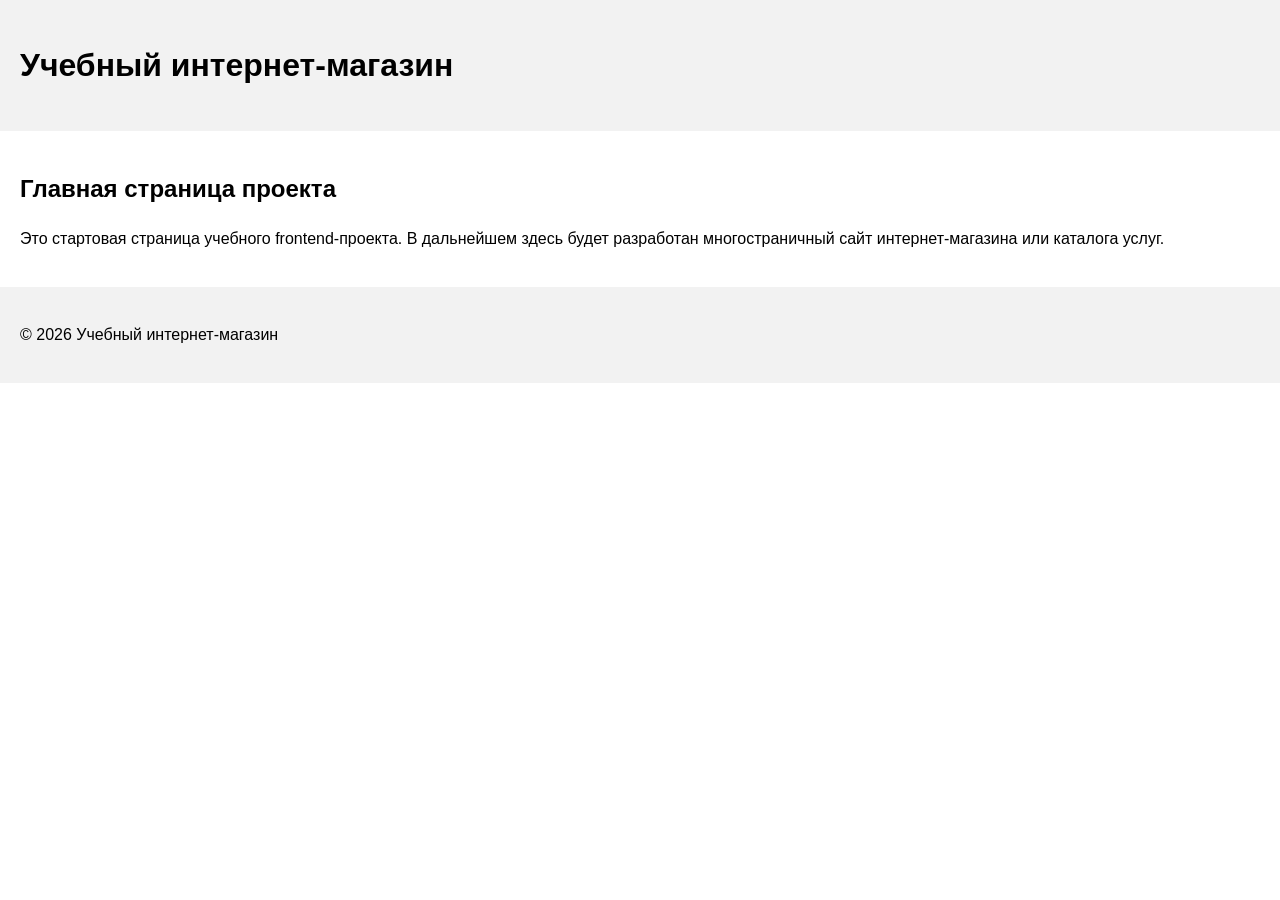
==== index.html @ dbb2555f "feat: initialize frontend project structure" ====
<!DOCTYPE html>
<html lang="ru">
    <meta charset="UTF-8">
    <meta name="viewport" content="width=device-width, initial-scale=1.0">
    <title>Document</title>
    <link rel="stylesheet" href="css/style.css">
</head>
<body>
    <header>
        <h1>Учебный интернет-магазин</h1>
    </header>
    <main>
        <section>
            <h2>Главная страница проекта</h2>
            <p>
                Это стартовая страница учебного frontend-проекта.
                В дальнейшем здесь будет разработан многостраничный сайт
                интернет-магазина или каталога услуг.
            </p>
        </section>
    </main>

    <footer>
        <p>&copy; 2026 Учебный интернет-магазин</p>
    </footer>
</body>
</html>
---- css/style.css ----
body {
    font-family: Arial, sans-serif;
    margin: 0;
    line-height: 1.5;
}

header,
main,
footer {
    padding: 20px;
}

header{
    background-color: #f2f2f2;
}

footer{
    background-color: #f2f2f2;
}
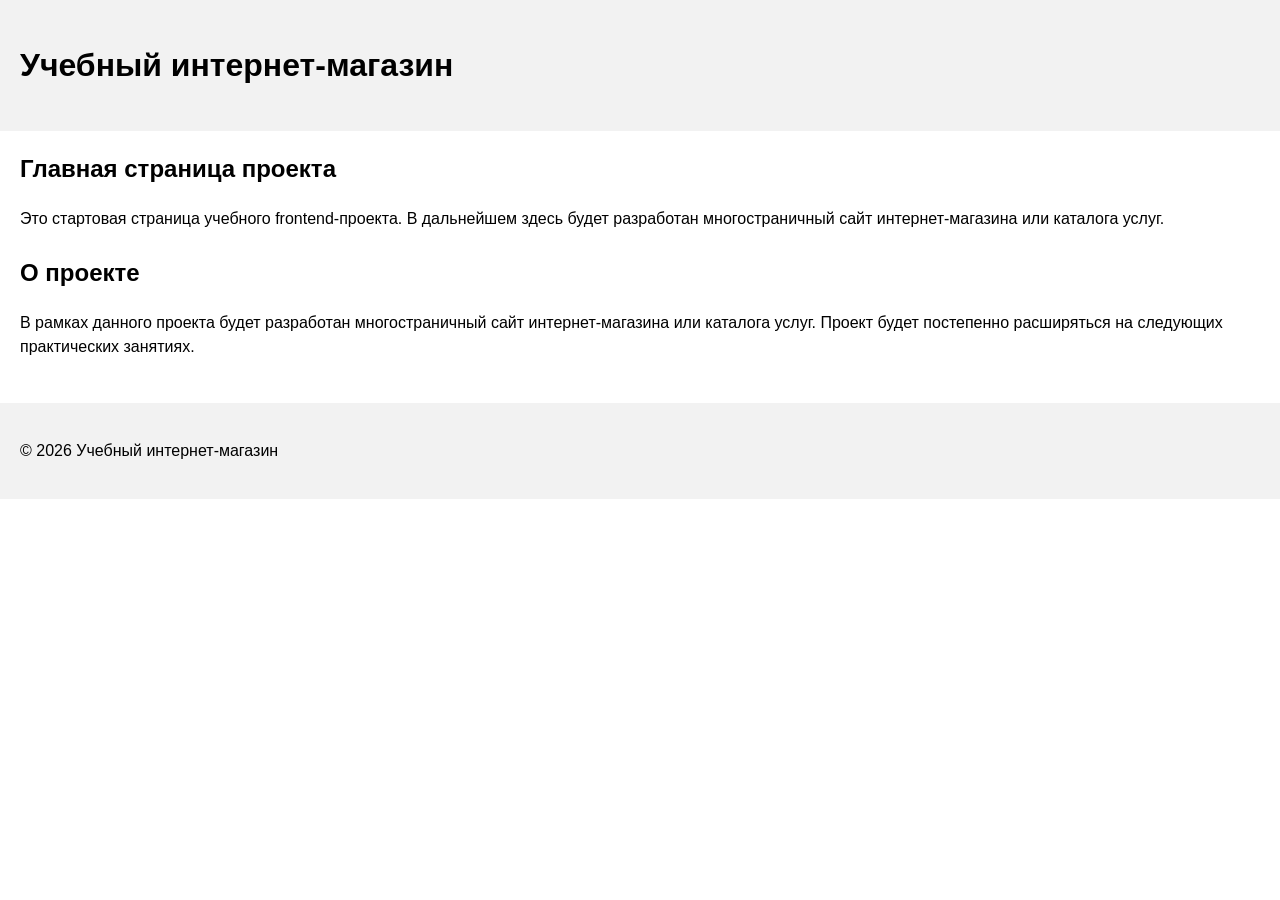
==== commit e8268a36: "feat: add project description section" ====
--- a/index.html
+++ b/index.html
@@ -18,6 +18,14 @@
                 интернет-магазина или каталога услуг.
             </p>
         </section>
+        <section>
+            <h2>О проекте</h2>
+            <p>
+                В рамках данного проекта будет разработан многостраничный сайт
+                интернет-магазина или каталога услуг. Проект будет постепенно
+                расширяться на следующих практических занятиях.
+            </p>
+        </section>
     </main>
 
     <footer>
--- a/css/style.css
+++ b/css/style.css
@@ -16,4 +16,12 @@
 
 footer{
     background-color: #f2f2f2;
+}
+
+section{
+    margin-bottom: 24px;
+}
+
+section h2 {
+    margin-top: 0;
 }
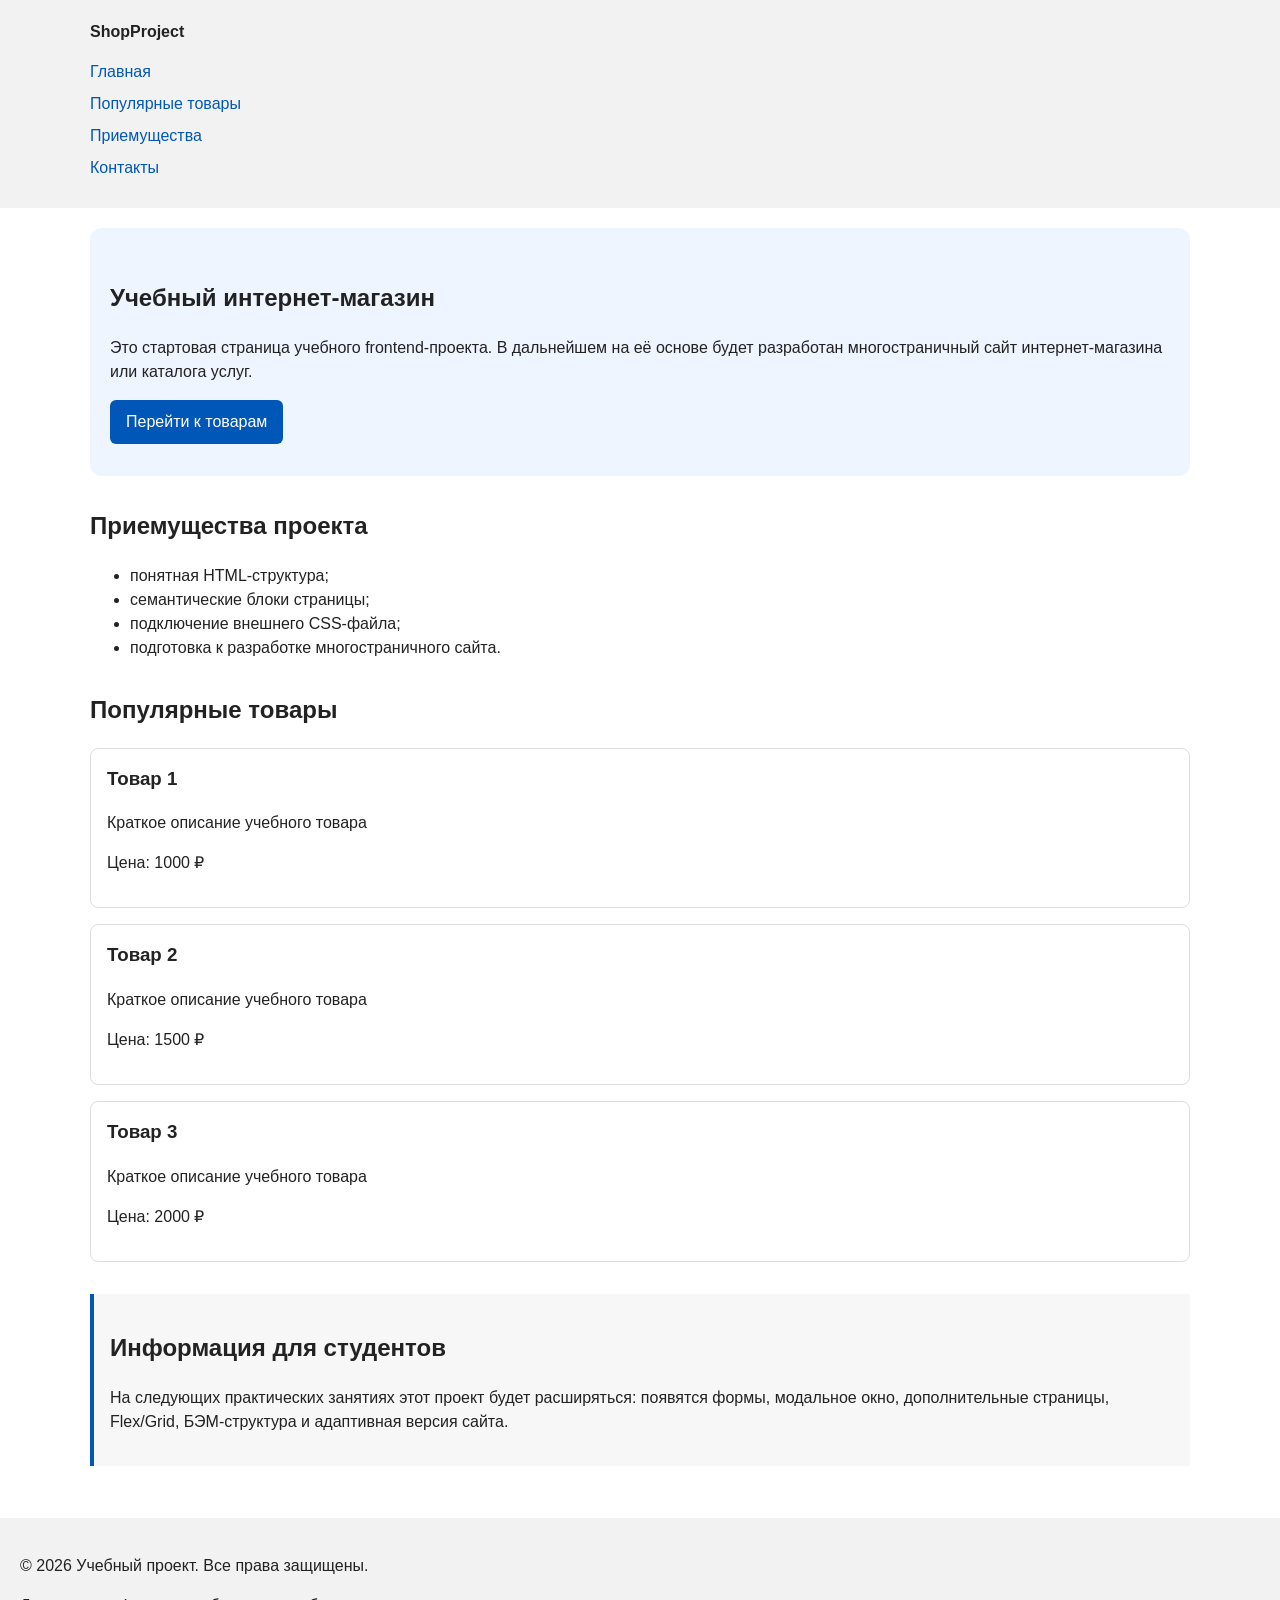
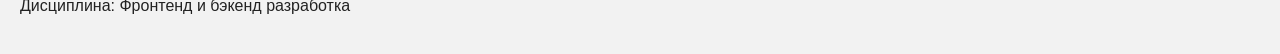
==== commit 54b8c471: "feat: add semantic HTML structure and base CSS styles" ====
--- a/index.html
+++ b/index.html
@@ -7,29 +7,71 @@
 </head>
 <body>
     <header>
-        <h1>Учебный интернет-магазин</h1>
+        <div class="site-header">
+            <a class="site-logo" href="index.html">ShopProject</a>
+            <nav class="site-nav" aria-label="Основная навигация">
+                <ul class="site-nav_list">
+                    <li><a href="index.html">Главная</a></li>
+                    <li><a href="#popular">Популярные товары</a></li>
+                    <li><a href="#advantages">Приемущества</a></li>
+                    <li><a href="#contacts">Контакты</a></li>
+                </ul>
+            </nav>
+        </div> 
     </header>
+
     <main>
-        <section>
-            <h2>Главная страница проекта</h2>
+        <section class="hero">
+            <h1>Учебный интернет-магазин</h1>
             <p>
                 Это стартовая страница учебного frontend-проекта.
-                В дальнейшем здесь будет разработан многостраничный сайт
+                В дальнейшем на её основе будет разработан многостраничный сайт
                 интернет-магазина или каталога услуг.
             </p>
+            <a class="button" href="#popular" >Перейти к товарам</a>
         </section>
-        <section>
-            <h2>О проекте</h2>
-            <p>
-                В рамках данного проекта будет разработан многостраничный сайт
-                интернет-магазина или каталога услуг. Проект будет постепенно
-                расширяться на следующих практических занятиях.
+
+        <section class="section" id="advantages">
+            <h2>Приемущества проекта</h2>
+                <ul>
+                    <li>понятная HTML-структура;</li>
+                    <li>семантические блоки страницы;</li>
+                    <li>подключение внешнего CSS-файла;</li>
+                    <li>подготовка к разработке многостраничного сайта.</li>
+                </ul>
+        </section>
+
+        <section class="section" id="popular">
+            <h2>Популярные товары</h2>
+            <article  class="product-card">
+                <h3>Товар 1</h3>
+                <p>Краткое описание учебного товара</p>
+                <p>Цена: 1000 ₽</p>
+            </article>
+            <article  class="product-card">
+                <h3>Товар 2</h3>
+                <p>Краткое описание учебного товара</p>
+                <p>Цена: 1500 ₽</p>
+            </article>
+            <article  class="product-card">
+                <h3>Товар 3</h3>
+                <p>Краткое описание учебного товара</p>
+                <p>Цена: 2000 ₽</p>
+            </article>
+        </section>
+
+        <aside class="aside-info">
+            <h2>Информация для студентов</h2>
+            <p>На следующих практических занятиях этот проект будет расширяться:
+            появятся формы, модальное окно, дополнительные страницы, Flex/Grid,
+            БЭМ-структура и адаптивная версия сайта.
             </p>
-        </section>
+        </aside>
     </main>
 
-    <footer>
-        <p>&copy; 2026 Учебный интернет-магазин</p>
+    <footer id="contacts">
+        <p>&copy; 2026 Учебный проект. Все права защищены.</p>
+        <p>Дисциплина: Фронтенд и бэкенд разработка</p>   
     </footer>
 </body>
 </html>
--- a/css/style.css
+++ b/css/style.css
@@ -1,7 +1,13 @@
+* {
+  box-sizing: border-box;
+}
+
 body {
     font-family: Arial, sans-serif;
     margin: 0;
     line-height: 1.5;
+    color: #222222;
+    background-color: #ffffff;
 }
 
 header,
@@ -24,4 +30,84 @@
 
 section h2 {
     margin-top: 0;
+}
+
+.site-header{
+    max-width: 1100px;
+    margin: 0 auto;
+}
+
+.site-logo{
+    font-weight: bold;
+    text-decoration: none;
+    color: #222222;
+}
+
+.site-nav_list{
+    padding: 0;
+    margin: 16px 0 0;
+    list-style: none;
+}
+
+.site-nav_list li{
+    margin-bottom: 8px;
+}
+
+.site-nav_list a{
+    text-decoration: none;
+    color: #0057b8;
+}
+
+.site-nav_list a:hover{
+    text-decoration: underline;
+}
+
+.hero{
+    max-width: 1100px;
+    margin: 0 auto 32px;
+    padding: 32px 20px;
+    background-color: #eef5ff;
+    border-radius: 12px;
+}
+
+.section{
+    max-width: 1100px;
+    margin: 0 auto 32px;
+}
+
+.section h2{
+    margin-top: 0;
+}
+
+.product-card{
+    margin-bottom:16px;
+    padding: 16px;
+    border: 1px solid #dddddd;
+    border-radius: 8px;
+    background-color: #ffffff;
+}
+
+.product-card h3{
+    margin-top: 0;
+}
+
+.button{
+    display: inline-block;
+    padding: 10px 16px;
+    background-color: #0057b8;
+    color: #ffffff;
+    text-decoration: none;
+    border-radius: 6px;
+}
+
+.button:hover {
+  background-color: #003f86;
+}
+
+.aside-info{
+    max-width: 1100px;
+    margin: 0 auto 32px;
+    padding: 16px;
+    border-left: 4px solid #0057b8;
+    background-color: #f7f7f7;
 }
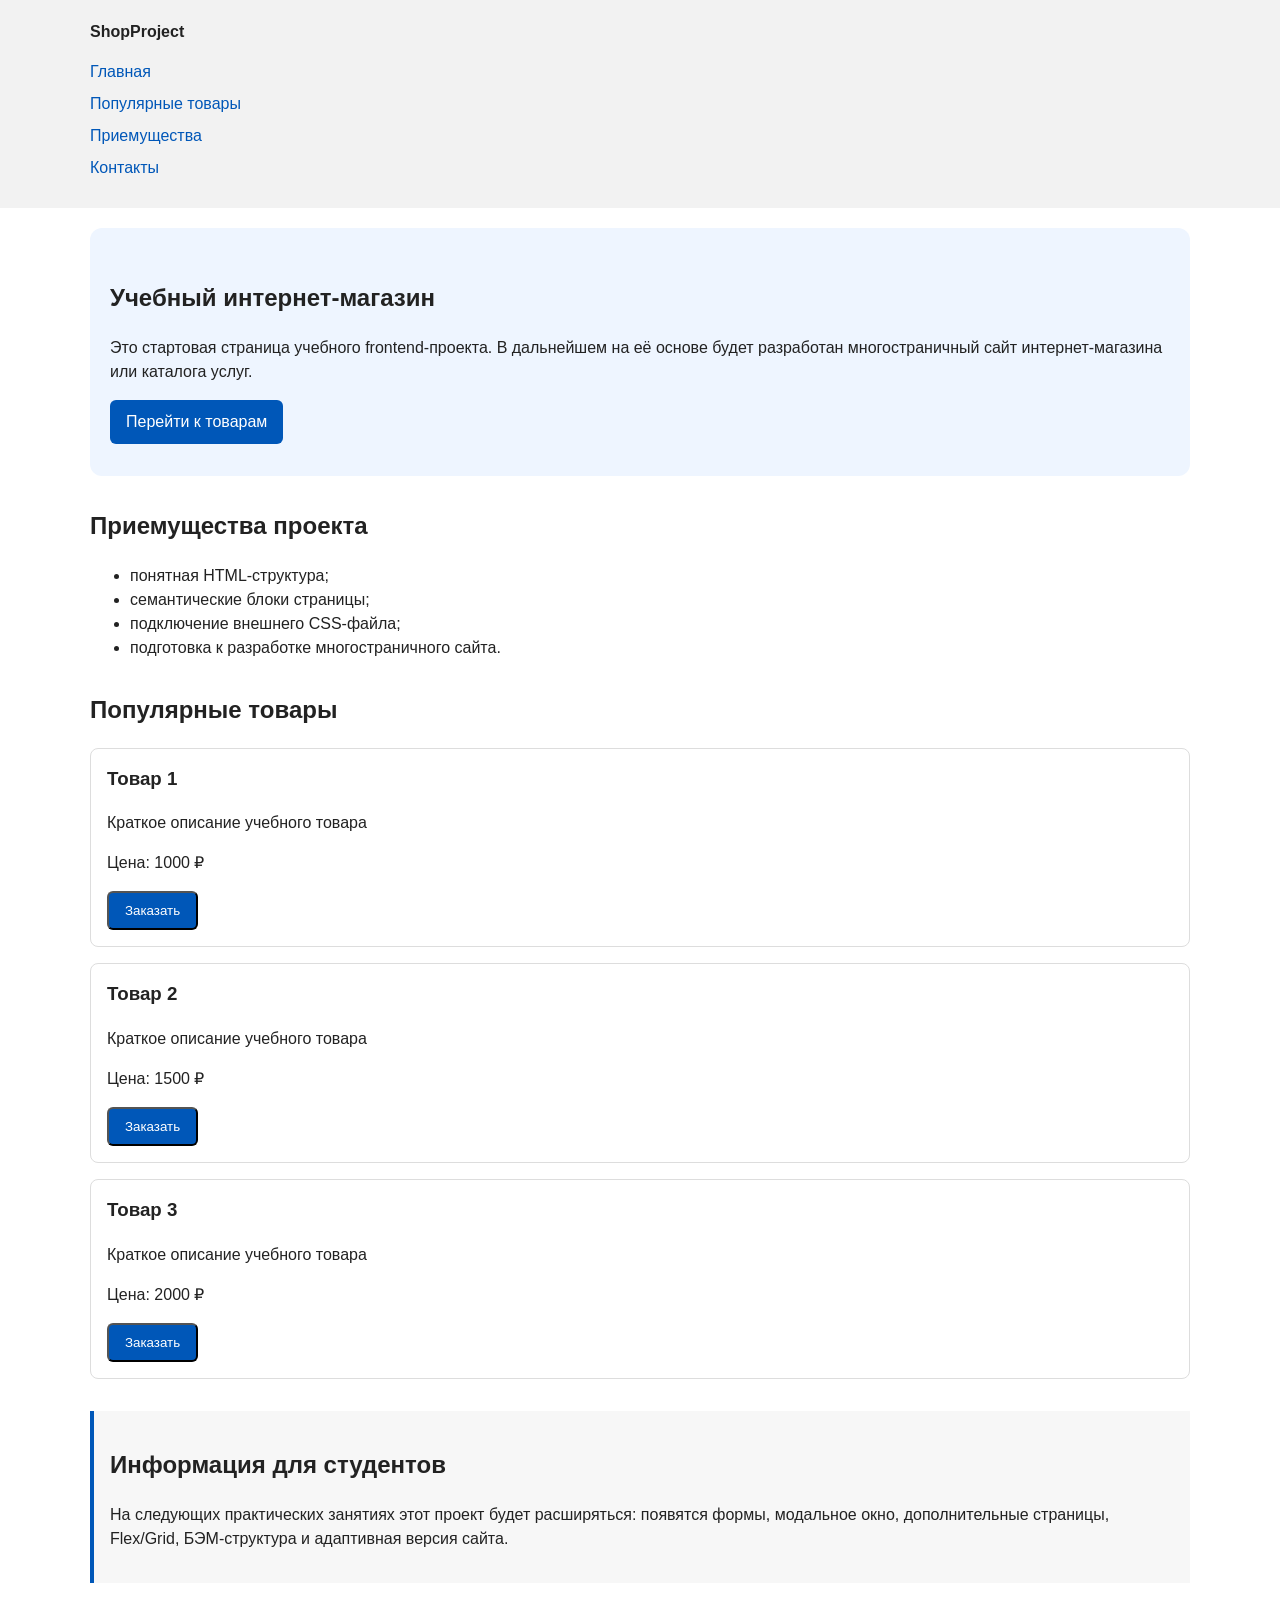
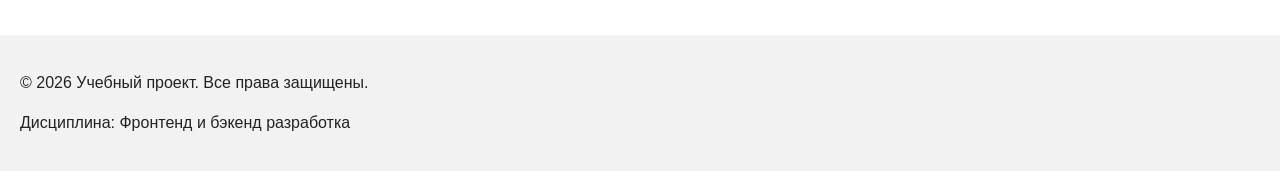
==== commit 716dbf66: "feat: add order form modal and validation" ====
--- a/index.html
+++ b/index.html
@@ -4,6 +4,7 @@
     <meta name="viewport" content="width=device-width, initial-scale=1.0">
     <title>Document</title>
     <link rel="stylesheet" href="css/style.css">
+    <script src="js/main.js" defer></script>
 </head>
 <body>
     <header>
@@ -47,16 +48,25 @@
                 <h3>Товар 1</h3>
                 <p>Краткое описание учебного товара</p>
                 <p>Цена: 1000 ₽</p>
+                <button class="button product-card__button" type="button" data-product="Товар 1">
+                    Заказать
+                </button>
             </article>
             <article  class="product-card">
                 <h3>Товар 2</h3>
                 <p>Краткое описание учебного товара</p>
                 <p>Цена: 1500 ₽</p>
+                <button class="button product-card__button" type="button" data-product="Товар 2">
+                    Заказать
+                </button>
             </article>
             <article  class="product-card">
                 <h3>Товар 3</h3>
                 <p>Краткое описание учебного товара</p>
                 <p>Цена: 2000 ₽</p>
+                <button class="button product-card__button" type="button" data-product="Товар 3">
+                    Заказать
+                </button>
             </article>
         </section>
 
@@ -73,5 +83,101 @@
         <p>&copy; 2026 Учебный проект. Все права защищены.</p>
         <p>Дисциплина: Фронтенд и бэкенд разработка</p>   
     </footer>
+    <dialog class="order-dialog" id="order-dialog" aria-labelledby="order-dialog-title">
+        <h2 id="order-dialog-title">Оформление заявки</h2>
+
+        <form class="order-form" id="order-form" action="#" method="post" novalidate>
+            <input id="selected-product" name="selected-product" type="hidden">
+
+            <div class="form-field">
+            <label for="order-name">Имя</label>
+            <input
+                id="order-name"
+                name="name"
+                type="text"
+                placeholder="Введите ваше имя"
+                minlength="2"
+                autocomplete="given-name"
+                required
+            >
+            </div>
+
+            <div class="form-field">
+            <label for="order-email">E-mail</label>
+            <input
+                id="order-email"
+                name="email"
+                type="email"
+                placeholder="example@mail.ru"
+                autocomplete="email"
+                required
+            >
+            </div>
+
+            <div class="form-field">
+            <label for="order-phone">Телефон</label>
+            <input
+                id="order-phone"
+                name="phone"
+                type="tel"
+                inputmode="tel"
+                placeholder="+7 (900) 000-00-00"
+                pattern="^\+7 \(\d{3}\) \d{3}-\d{2}-\d{2}$"
+                required
+            >
+            <small>Формат: +7 (900) 000-00-00</small>
+            </div>
+
+            <div class="form-field">
+            <label for="order-date">Дата связи</label>
+            <input
+                id="order-date"
+                name="date"
+                type="date"
+            >
+            </div>
+
+            <div class="form-field">
+            <label for="order-topic">Тема заявки</label>
+            <select id="order-topic" name="topic" required>
+                <option value="">Выберите тему</option>
+                <option value="product">Заказ товара</option>
+                <option value="consultation">Консультация</option>
+                <option value="delivery">Доставка</option>
+            </select>
+            </div>
+
+            <div class="form-field">
+            <label for="order-comment">Комментарий</label>
+            <textarea
+                id="order-comment"
+                name="comment"
+                rows="4"
+                placeholder="Укажите дополнительную информацию"
+            ></textarea>
+            </div>
+
+            <div class="form-field form-field--checkbox">
+            <label>
+                <input
+                id="order-agreement"
+                name="agreement"
+                type="checkbox"
+                required
+                >
+                Я согласен на обработку данных
+            </label>
+            </div>
+
+            <div class="form-actions">
+            <button type="button" id="close-order-dialog">Закрыть</button>
+            <button type="submit">Отправить заявку</button>
+            </div>
+        </form>
+        </dialog>
+
+        <p class="success-message" id="success-message" hidden>
+        Форма успешно отправлена!
+        </p>
 </body>
 </html>
--- a/css/style.css
+++ b/css/style.css
@@ -110,4 +110,106 @@
     padding: 16px;
     border-left: 4px solid #0057b8;
     background-color: #f7f7f7;
+}
+
+/*
+  Модальное окно.
+  Элемент dialog сам умеет открываться поверх страницы.
+*/
+.order-dialog {
+  width: min(100% - 32px, 560px);
+  padding: 24px;
+  border: none;
+  border-radius: 12px;
+}
+
+/*
+  Затемнение фона за модальным окном.
+*/
+.order-dialog::backdrop {
+  background-color: rgba(0, 0, 0, 0.5);
+}
+
+/*
+  Поле формы.
+  Каждый блок получает нижний отступ.
+*/
+.form-field {
+  margin-bottom: 16px;
+}
+
+/*
+  Подпись поля.
+*/
+.form-field label {
+  display: block;
+  margin-bottom: 6px;
+}
+
+/*
+  Основные поля формы.
+*/
+.form-field input,
+.form-field select,
+.form-field textarea {
+  width: 100%;
+  padding: 10px 12px;
+  border: 1px solid #cccccc;
+  border-radius: 6px;
+  font: inherit;
+}
+
+/*
+  Checkbox не должен занимать всю ширину.
+*/
+.form-field input[type="checkbox"] {
+  width: auto;
+}
+
+/*
+  Подсказка под полем телефона.
+*/
+.form-field small {
+  display: block;
+  margin-top: 4px;
+  color: #666666;
+}
+
+/*
+  Видимый фокус для клавиатурной навигации.
+*/
+.form-field input:focus-visible,
+.form-field select:focus-visible,
+.form-field textarea:focus-visible,
+.form-actions button:focus-visible {
+  outline: 2px solid #0057b8;
+  outline-offset: 2px;
+}
+
+/*
+  Подсветка ошибочных полей.
+  Атрибут aria-invalid будет добавляться через JavaScript.
+*/
+[aria-invalid="true"] {
+  border-color: #b00020;
+}
+
+/*
+  Кнопки формы.
+*/
+.form-actions {
+  display: flex;
+  gap: 12px;
+  margin-top: 20px;
+}
+
+/*
+  Сообщение об успешной отправке.
+*/
+.success-message {
+  max-width: 1100px;
+  margin: 24px auto;
+  padding: 16px;
+  border-left: 4px solid #168a2f;
+  background-color: #eefaf0;
 }
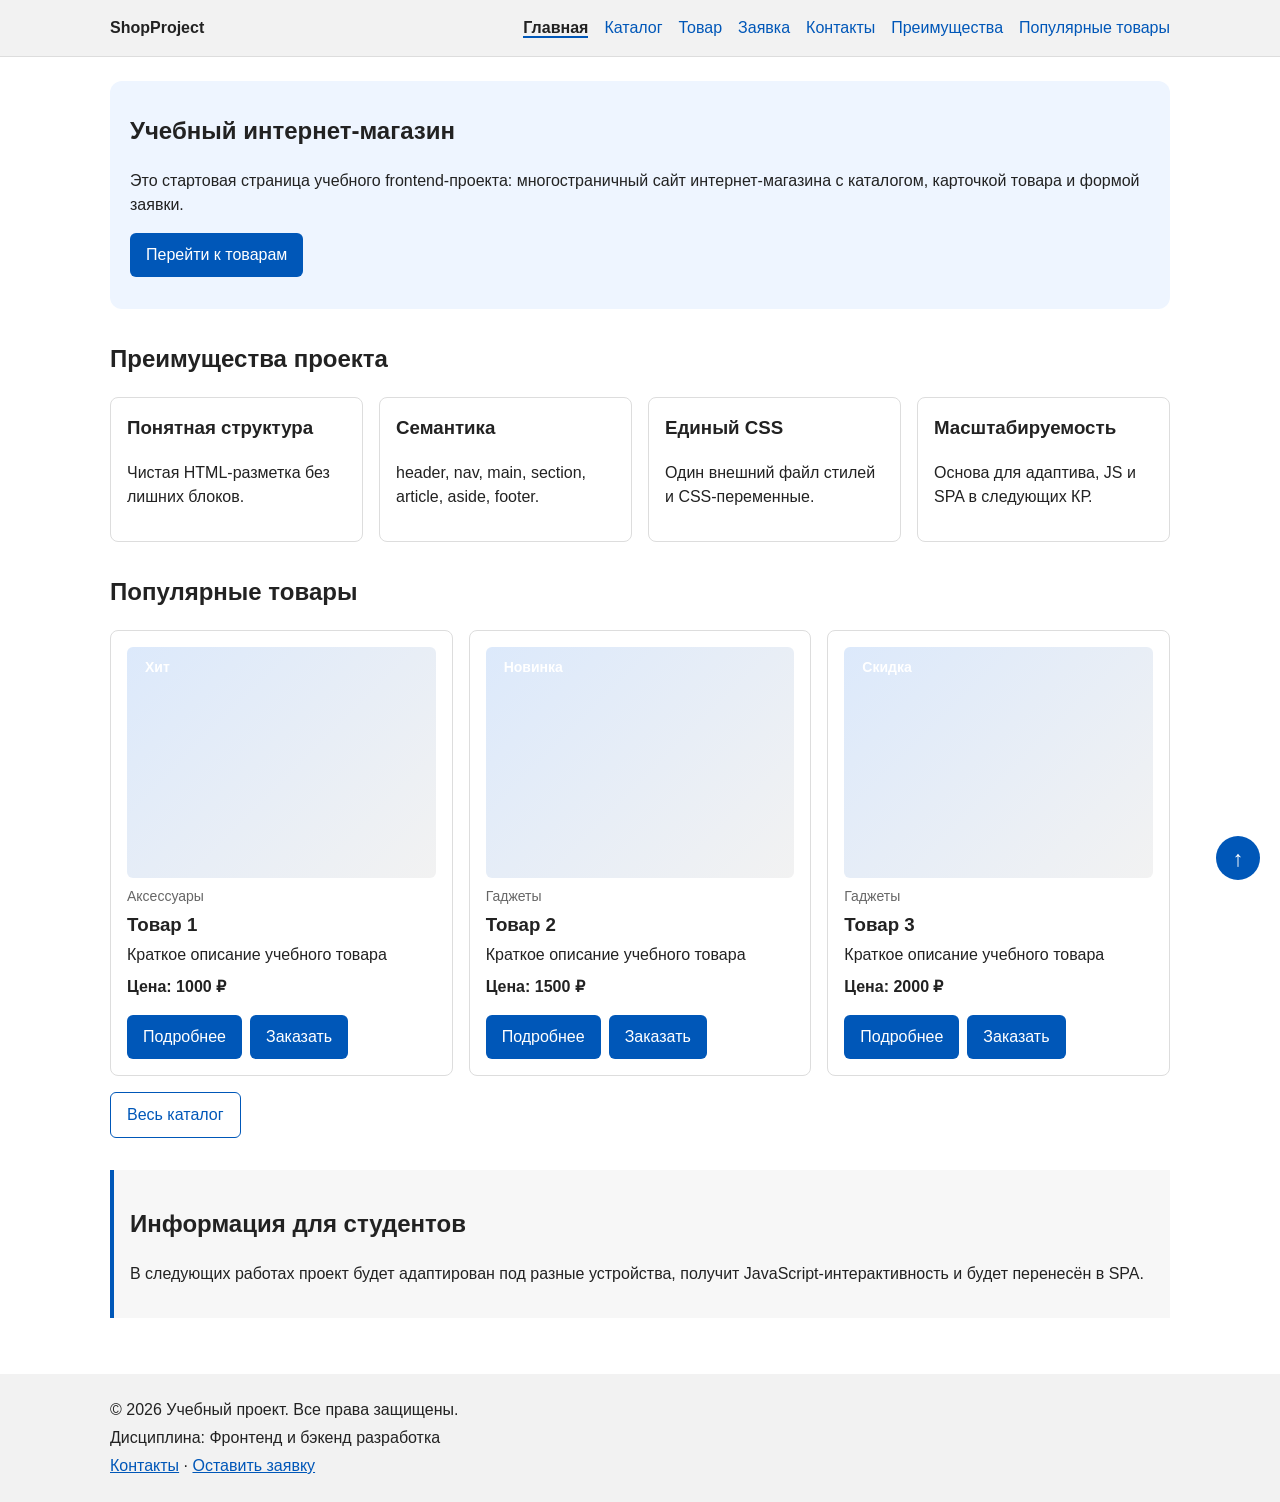
==== commit fb7428ee: "kr-1-doned" ====
--- a/index.html
+++ b/index.html
@@ -1,183 +1,154 @@
 <!DOCTYPE html>
 <html lang="ru">
-    <meta charset="UTF-8">
-    <meta name="viewport" content="width=device-width, initial-scale=1.0">
-    <title>Document</title>
-    <link rel="stylesheet" href="css/style.css">
-    <script src="js/main.js" defer></script>
+<head>
+  <meta charset="UTF-8">
+  <meta name="viewport" content="width=device-width, initial-scale=1.0">
+  <title>Главная — ShopProject</title>
+  <meta name="description" content="Учебный интернет-магазин: преимущества, популярные товары и форма заявки.">
+  <link rel="stylesheet" href="css/style.css">
+  <script src="js/main.js" defer></script>
 </head>
-<body>
-    <header>
-        <div class="site-header">
-            <a class="site-logo" href="index.html">ShopProject</a>
-            <nav class="site-nav" aria-label="Основная навигация">
-                <ul class="site-nav_list">
-                    <li><a href="index.html">Главная</a></li>
-                    <li><a href="#popular">Популярные товары</a></li>
-                    <li><a href="#advantages">Приемущества</a></li>
-                    <li><a href="#contacts">Контакты</a></li>
-                </ul>
-            </nav>
-        </div> 
-    </header>
+<body id="top">
+  <header class="site-header">
+    <div class="site-header__inner">
+      <a class="site-header__logo" href="index.html">ShopProject</a>
+      <nav class="site-nav" aria-label="Основная навигация">
+        <ul class="site-nav__list">
+          <li class="site-nav__item"><a class="site-nav__link site-nav__link--active" href="index.html" aria-current="page">Главная</a></li>
+          <li class="site-nav__item"><a class="site-nav__link" href="catalog.html">Каталог</a></li>
+          <li class="site-nav__item"><a class="site-nav__link" href="product.html">Товар</a></li>
+          <li class="site-nav__item"><a class="site-nav__link" href="order.html">Заявка</a></li>
+          <li class="site-nav__item"><a class="site-nav__link" href="contacts.html">Контакты</a></li>
+          <li class="site-nav__item"><a class="site-nav__link" href="index.html#advantages">Преимущества</a></li>
+          <li class="site-nav__item"><a class="site-nav__link" href="index.html#popular">Популярные товары</a></li>
+        </ul>
+      </nav>
+    </div>
+  </header>
 
-    <main>
-        <section class="hero">
-            <h1>Учебный интернет-магазин</h1>
-            <p>
-                Это стартовая страница учебного frontend-проекта.
-                В дальнейшем на её основе будет разработан многостраничный сайт
-                интернет-магазина или каталога услуг.
-            </p>
-            <a class="button" href="#popular" >Перейти к товарам</a>
-        </section>
+  <main class="page">
+    <section class="hero">
+      <h1 class="hero__title">Учебный интернет-магазин</h1>
+      <p class="hero__text">Это стартовая страница учебного frontend-проекта: многостраничный сайт интернет-магазина с каталогом, карточкой товара и формой заявки.</p>
+      <a class="button" href="#popular">Перейти к товарам</a>
+    </section>
 
-        <section class="section" id="advantages">
-            <h2>Приемущества проекта</h2>
-                <ul>
-                    <li>понятная HTML-структура;</li>
-                    <li>семантические блоки страницы;</li>
-                    <li>подключение внешнего CSS-файла;</li>
-                    <li>подготовка к разработке многостраничного сайта.</li>
-                </ul>
-        </section>
+    <section class="section" id="advantages">
+      <h2 class="section__title">Преимущества проекта</h2>
+      <ul class="advantages">
+        <li class="advantages__item"><h3>Понятная структура</h3><p>Чистая HTML-разметка без лишних блоков.</p></li>
+        <li class="advantages__item"><h3>Семантика</h3><p>header, nav, main, section, article, aside, footer.</p></li>
+        <li class="advantages__item"><h3>Единый CSS</h3><p>Один внешний файл стилей и CSS-переменные.</p></li>
+        <li class="advantages__item"><h3>Масштабируемость</h3><p>Основа для адаптива, JS и SPA в следующих КР.</p></li>
+      </ul>
+    </section>
 
-        <section class="section" id="popular">
-            <h2>Популярные товары</h2>
-            <article  class="product-card">
-                <h3>Товар 1</h3>
-                <p>Краткое описание учебного товара</p>
-                <p>Цена: 1000 ₽</p>
-                <button class="button product-card__button" type="button" data-product="Товар 1">
-                    Заказать
-                </button>
-            </article>
-            <article  class="product-card">
-                <h3>Товар 2</h3>
-                <p>Краткое описание учебного товара</p>
-                <p>Цена: 1500 ₽</p>
-                <button class="button product-card__button" type="button" data-product="Товар 2">
-                    Заказать
-                </button>
-            </article>
-            <article  class="product-card">
-                <h3>Товар 3</h3>
-                <p>Краткое описание учебного товара</p>
-                <p>Цена: 2000 ₽</p>
-                <button class="button product-card__button" type="button" data-product="Товар 3">
-                    Заказать
-                </button>
-            </article>
-        </section>
+    <section class="section" id="popular">
+      <h2 class="section__title">Популярные товары</h2>
+      <div class="catalog-grid">
+    <article class="product-card product-card--hit">
+      <span class="product-card__badge product-card__badge--hit">Хит</span>
+      <div class="product-card__image" role="img" aria-label="Изображение: Товар 1"></div>
+      <p class="product-card__category">Аксессуары</p>
+      <h3 class="product-card__title">Товар 1</h3>
+      <p class="product-card__description">Краткое описание учебного товара</p>
+      <p class="product-card__price">Цена: 1000 ₽</p>
+      <div class="product-card__actions">
+        <a class="button" href="product.html">Подробнее</a>
+        <button class="button product-card__button" type="button" data-product="Товар 1">Заказать</button>
+      </div>
+    </article>
+    <article class="product-card product-card--new">
+      <span class="product-card__badge product-card__badge--new">Новинка</span>
+      <div class="product-card__image" role="img" aria-label="Изображение: Товар 2"></div>
+      <p class="product-card__category">Гаджеты</p>
+      <h3 class="product-card__title">Товар 2</h3>
+      <p class="product-card__description">Краткое описание учебного товара</p>
+      <p class="product-card__price">Цена: 1500 ₽</p>
+      <div class="product-card__actions">
+        <a class="button" href="product.html">Подробнее</a>
+        <button class="button product-card__button" type="button" data-product="Товар 2">Заказать</button>
+      </div>
+    </article>
+    <article class="product-card product-card--discount">
+      <span class="product-card__badge product-card__badge--discount">Скидка</span>
+      <div class="product-card__image" role="img" aria-label="Изображение: Товар 3"></div>
+      <p class="product-card__category">Гаджеты</p>
+      <h3 class="product-card__title">Товар 3</h3>
+      <p class="product-card__description">Краткое описание учебного товара</p>
+      <p class="product-card__price">Цена: 2000 ₽</p>
+      <div class="product-card__actions">
+        <a class="button" href="product.html">Подробнее</a>
+        <button class="button product-card__button" type="button" data-product="Товар 3">Заказать</button>
+      </div>
+    </article>
+      </div>
+      <p><a class="button button--secondary" href="catalog.html">Весь каталог</a></p>
+    </section>
 
-        <aside class="aside-info">
-            <h2>Информация для студентов</h2>
-            <p>На следующих практических занятиях этот проект будет расширяться:
-            появятся формы, модальное окно, дополнительные страницы, Flex/Grid,
-            БЭМ-структура и адаптивная версия сайта.
-            </p>
-        </aside>
-    </main>
+    <aside class="aside-info">
+      <h2>Информация для студентов</h2>
+      <p>В следующих работах проект будет адаптирован под разные устройства, получит JavaScript-интерактивность и будет перенесён в SPA.</p>
+    </aside>
+    <p class="success-message" id="success-message" role="status" hidden>Форма успешно отправлена!</p>
 
-    <footer id="contacts">
-        <p>&copy; 2026 Учебный проект. Все права защищены.</p>
-        <p>Дисциплина: Фронтенд и бэкенд разработка</p>   
-    </footer>
-    <dialog class="order-dialog" id="order-dialog" aria-labelledby="order-dialog-title">
-        <h2 id="order-dialog-title">Оформление заявки</h2>
+  </main>
 
-        <form class="order-form" id="order-form" action="#" method="post" novalidate>
-            <input id="selected-product" name="selected-product" type="hidden">
+  <footer class="site-footer" id="contacts">
+    <div class="site-footer__inner">
+      <p>&copy; 2026 Учебный проект. Все права защищены.</p>
+      <p>Дисциплина: Фронтенд и бэкенд разработка</p>
+      <p><a class="site-footer__link" href="contacts.html">Контакты</a> · <a class="site-footer__link" href="order.html">Оставить заявку</a></p>
+    </div>
+  </footer>
 
-            <div class="form-field">
-            <label for="order-name">Имя</label>
-            <input
-                id="order-name"
-                name="name"
-                type="text"
-                placeholder="Введите ваше имя"
-                minlength="2"
-                autocomplete="given-name"
-                required
-            >
-            </div>
+  <a class="back-to-top" href="#top" aria-label="Наверх">↑</a>
 
-            <div class="form-field">
-            <label for="order-email">E-mail</label>
-            <input
-                id="order-email"
-                name="email"
-                type="email"
-                placeholder="example@mail.ru"
-                autocomplete="email"
-                required
-            >
-            </div>
-
-            <div class="form-field">
-            <label for="order-phone">Телефон</label>
-            <input
-                id="order-phone"
-                name="phone"
-                type="tel"
-                inputmode="tel"
-                placeholder="+7 (900) 000-00-00"
-                pattern="^\+7 \(\d{3}\) \d{3}-\d{2}-\d{2}$"
-                required
-            >
-            <small>Формат: +7 (900) 000-00-00</small>
-            </div>
-
-            <div class="form-field">
-            <label for="order-date">Дата связи</label>
-            <input
-                id="order-date"
-                name="date"
-                type="date"
-            >
-            </div>
-
-            <div class="form-field">
-            <label for="order-topic">Тема заявки</label>
-            <select id="order-topic" name="topic" required>
-                <option value="">Выберите тему</option>
-                <option value="product">Заказ товара</option>
-                <option value="consultation">Консультация</option>
-                <option value="delivery">Доставка</option>
-            </select>
-            </div>
-
-            <div class="form-field">
-            <label for="order-comment">Комментарий</label>
-            <textarea
-                id="order-comment"
-                name="comment"
-                rows="4"
-                placeholder="Укажите дополнительную информацию"
-            ></textarea>
-            </div>
-
-            <div class="form-field form-field--checkbox">
-            <label>
-                <input
-                id="order-agreement"
-                name="agreement"
-                type="checkbox"
-                required
-                >
-                Я согласен на обработку данных
-            </label>
-            </div>
-
-            <div class="form-actions">
-            <button type="button" id="close-order-dialog">Закрыть</button>
-            <button type="submit">Отправить заявку</button>
-            </div>
-        </form>
-        </dialog>
-
-        <p class="success-message" id="success-message" hidden>
-        Форма успешно отправлена!
-        </p>
+  <dialog class="order-dialog" id="order-dialog" aria-labelledby="order-dialog-title">
+    <h2 id="order-dialog-title">Оформление заявки</h2>
+    <form class="order-form" id="order-form" action="#" method="post" novalidate>
+      <input id="selected-product" name="selected-product" type="hidden">
+      <div class="order-form__field">
+        <label class="order-form__label" for="order-name">Имя</label>
+        <input class="order-form__input" id="order-name" name="name" type="text" placeholder="Введите ваше имя" minlength="2" autocomplete="given-name" required>
+      </div>
+      <div class="order-form__field">
+        <label class="order-form__label" for="order-email">E-mail</label>
+        <input class="order-form__input" id="order-email" name="email" type="email" placeholder="example@mail.ru" autocomplete="email" required>
+      </div>
+      <div class="order-form__field">
+        <label class="order-form__label" for="order-phone">Телефон</label>
+        <input class="order-form__input" id="order-phone" name="phone" type="tel" inputmode="tel" placeholder="+7 (900) 000-00-00" pattern="^\+7 \(\d{3}\) \d{3}-\d{2}-\d{2}$" aria-describedby="phone-hint" required>
+        <small class="order-form__hint" id="phone-hint">Формат: +7 (900) 000-00-00</small>
+      </div>
+      <div class="order-form__field">
+        <label class="order-form__label" for="order-date">Дата связи</label>
+        <input class="order-form__input" id="order-date" name="date" type="date">
+      </div>
+      <div class="order-form__field">
+        <label class="order-form__label" for="order-topic">Тема заявки</label>
+        <select class="order-form__input" id="order-topic" name="topic" required>
+          <option value="">Выберите тему</option>
+          <option value="product">Заказ товара</option>
+          <option value="consultation">Консультация</option>
+          <option value="delivery">Доставка</option>
+        </select>
+      </div>
+      <div class="order-form__field">
+        <label class="order-form__label" for="order-comment">Комментарий</label>
+        <textarea class="order-form__input" id="order-comment" name="comment" rows="4" placeholder="Укажите дополнительную информацию"></textarea>
+      </div>
+      <div class="order-form__field order-form__field--checkbox">
+        <label class="order-form__label" for="order-agreement">
+          <input id="order-agreement" name="agreement" type="checkbox" required>
+          Я согласен на обработку данных
+        </label>
+      </div>
+      <div class="order-form__actions">
+        <button class="button button--secondary" type="button" id="close-order-dialog">Закрыть</button>
+        <button class="button" type="submit">Отправить заявку</button>
+      </div>
+    </form>
+  </dialog>
 </body>
-</html>+</html>
--- a/css/style.css
+++ b/css/style.css
@@ -1,215 +1,326 @@
-* {
-  box-sizing: border-box;
-}
+:root {
+  --color-bg: #ffffff;
+  --color-surface: #f2f2f2;
+  --color-text: #222222;
+  --color-muted: #666666;
+  --color-primary: #0057b8;
+  --color-primary-dark: #003f86;
+  --color-primary-light: #eef5ff;
+  --color-border: #dddddd;
+  --color-danger: #b00020;
+  --color-success: #168a2f;
+  --space-sm: 8px;
+  --space-md: 16px;
+  --space-lg: 24px;
+  --radius-sm: 6px;
+  --radius-md: 8px;
+  --radius-lg: 12px;
+  --container: 1100px;
+}
+
+* { box-sizing: border-box; }
+html { scroll-behavior: smooth; scroll-padding-top: 90px; }
 
 body {
-    font-family: Arial, sans-serif;
-    margin: 0;
-    line-height: 1.5;
-    color: #222222;
-    background-color: #ffffff;
-}
-
-header,
-main,
-footer {
-    padding: 20px;
-}
-
-header{
-    background-color: #f2f2f2;
-}
-
-footer{
-    background-color: #f2f2f2;
-}
-
-section{
-    margin-bottom: 24px;
-}
-
-section h2 {
-    margin-top: 0;
-}
-
-.site-header{
-    max-width: 1100px;
-    margin: 0 auto;
-}
-
-.site-logo{
-    font-weight: bold;
-    text-decoration: none;
-    color: #222222;
-}
-
-.site-nav_list{
-    padding: 0;
-    margin: 16px 0 0;
-    list-style: none;
-}
-
-.site-nav_list li{
-    margin-bottom: 8px;
-}
-
-.site-nav_list a{
-    text-decoration: none;
-    color: #0057b8;
-}
-
-.site-nav_list a:hover{
-    text-decoration: underline;
-}
-
-.hero{
-    max-width: 1100px;
-    margin: 0 auto 32px;
-    padding: 32px 20px;
-    background-color: #eef5ff;
-    border-radius: 12px;
-}
-
-.section{
-    max-width: 1100px;
-    margin: 0 auto 32px;
-}
-
-.section h2{
-    margin-top: 0;
-}
-
-.product-card{
-    margin-bottom:16px;
-    padding: 16px;
-    border: 1px solid #dddddd;
-    border-radius: 8px;
-    background-color: #ffffff;
-}
-
-.product-card h3{
-    margin-top: 0;
-}
-
-.button{
-    display: inline-block;
-    padding: 10px 16px;
-    background-color: #0057b8;
-    color: #ffffff;
-    text-decoration: none;
-    border-radius: 6px;
-}
-
-.button:hover {
-  background-color: #003f86;
-}
-
-.aside-info{
-    max-width: 1100px;
-    margin: 0 auto 32px;
-    padding: 16px;
-    border-left: 4px solid #0057b8;
-    background-color: #f7f7f7;
-}
-
-/*
-  Модальное окно.
-  Элемент dialog сам умеет открываться поверх страницы.
-*/
+  margin: 0;
+  font-family: Arial, sans-serif;
+  line-height: 1.5;
+  color: var(--color-text);
+  background-color: var(--color-bg);
+}
+
+a { color: var(--color-primary); }
+
+/* ---------- Шапка и навигация ---------- */
+.site-header {
+  position: sticky;
+  top: 0;
+  z-index: 100;
+  background-color: var(--color-surface);
+  border-bottom: 1px solid var(--color-border);
+}
+.site-header__inner {
+  display: flex;
+  flex-wrap: wrap;
+  align-items: center;
+  justify-content: space-between;
+  gap: var(--space-md);
+  max-width: var(--container);
+  margin: 0 auto;
+  padding: var(--space-md) 20px;
+}
+.site-header__logo {
+  font-weight: bold;
+  text-decoration: none;
+  color: var(--color-text);
+}
+.site-nav__list {
+  display: flex;
+  flex-wrap: wrap;
+  gap: var(--space-sm) var(--space-md);
+  margin: 0;
+  padding: 0;
+  list-style: none;
+}
+.site-nav__link {
+  text-decoration: none;
+  color: var(--color-primary);
+}
+.site-nav__link:hover { text-decoration: underline; }
+.site-nav__link:focus-visible,
+.site-header__logo:focus-visible,
+.site-footer__link:focus-visible {
+  outline: 2px solid var(--color-primary);
+  outline-offset: 3px;
+}
+.site-nav__link--active {
+  font-weight: bold;
+  color: var(--color-text);
+  border-bottom: 2px solid var(--color-primary);
+}
+
+/* ---------- Каркас страницы ---------- */
+.page {
+  max-width: var(--container);
+  margin: 0 auto;
+  padding: var(--space-lg) 20px;
+}
+.section { margin-bottom: 32px; }
+.section--narrow { max-width: 600px; }
+.section__title { margin-top: 0; }
+
+.breadcrumbs { margin-bottom: var(--space-md); color: var(--color-muted); }
+
+/* ---------- Hero, преимущества, aside ---------- */
+.hero {
+  margin-bottom: 32px;
+  padding: 32px 20px;
+  background-color: var(--color-primary-light);
+  border-radius: var(--radius-lg);
+}
+.hero__title { margin-top: 0; }
+
+.advantages {
+  display: grid;
+  grid-template-columns: repeat(auto-fit, minmax(220px, 1fr));
+  gap: var(--space-md);
+  margin: 0;
+  padding: 0;
+  list-style: none;
+}
+.advantages__item {
+  padding: var(--space-md);
+  border: 1px solid var(--color-border);
+  border-radius: var(--radius-md);
+}
+.advantages__item h3 { margin-top: 0; }
+
+.aside-info {
+  margin-bottom: 32px;
+  padding: var(--space-md);
+  border-left: 4px solid var(--color-primary);
+  background-color: #f7f7f7;
+}
+
+/* ---------- Кнопки ---------- */
+.button {
+  display: inline-block;
+  padding: 10px 16px;
+  border: none;
+  border-radius: var(--radius-sm);
+  background-color: var(--color-primary);
+  color: #ffffff;
+  font: inherit;
+  text-decoration: none;
+  cursor: pointer;
+}
+.button:hover { background-color: var(--color-primary-dark); }
+.button:focus-visible {
+  outline: 2px solid var(--color-primary);
+  outline-offset: 3px;
+}
+.button--secondary {
+  background-color: var(--color-bg);
+  color: var(--color-primary);
+  border: 1px solid var(--color-primary);
+}
+.button--secondary:hover { background-color: var(--color-primary-light); }
+button:disabled,
+.button--disabled {
+  opacity: 0.6;
+  cursor: not-allowed;
+}
+
+/* ---------- Каталог (Grid) ---------- */
+.catalog {
+  display: grid;
+  grid-template-columns: 240px 1fr;
+  gap: var(--space-lg);
+  align-items: start;
+}
+.catalog-grid {
+  display: grid;
+  grid-template-columns: repeat(auto-fill, minmax(260px, 1fr));
+  gap: var(--space-md);
+  margin-bottom: var(--space-md);
+}
+.filters {
+  position: sticky;
+  top: 90px;
+  padding: var(--space-md);
+  border: 1px solid var(--color-border);
+  border-radius: var(--radius-md);
+  background-color: var(--color-surface);
+}
+.filters__title { margin-top: 0; }
+.filters__list { margin: 0 0 var(--space-md); padding: 0; list-style: none; }
+.filters__list li { margin-bottom: var(--space-sm); }
+
+/* ---------- Карточка товара ---------- */
+.product-card {
+  position: relative;
+  display: flex;
+  flex-direction: column;
+  padding: var(--space-md);
+  border: 1px solid var(--color-border);
+  border-radius: var(--radius-md);
+  background-color: var(--color-bg);
+  transition: box-shadow 0.2s;
+}
+.product-card:hover,
+.product-card:focus-within { box-shadow: 0 4px 12px rgba(0, 0, 0, 0.12); }
+.product-card__badge {
+  position: absolute;
+  top: 24px;
+  left: 24px;
+  z-index: 1;
+  padding: 2px 10px;
+  border-radius: var(--radius-sm);
+  color: #ffffff;
+  font-size: 14px;
+  font-weight: bold;
+}
+.product-card__image,
+.product-page__image {
+  aspect-ratio: 4 / 3;
+  border-radius: var(--radius-sm);
+  background: linear-gradient(135deg, #dce9fb, #f2f2f2);
+}
+.product-card__category { margin: var(--space-sm) 0 0; color: var(--color-muted); font-size: 14px; }
+.product-card__title { margin: 4px 0; }
+.product-card__description { margin: 0 0 var(--space-sm); }
+.product-card__price { margin: 0 0 var(--space-md); font-weight: bold; }
+.product-card__actions { display: flex; flex-wrap: wrap; gap: var(--space-sm); margin-top: auto; }
+
+/* ---------- Страница товара (Grid) ---------- */
+.product-page {
+  display: grid;
+  grid-template-columns: 1fr 1fr;
+  gap: var(--space-lg);
+  margin-bottom: 32px;
+}
+.product-page__title { margin-top: 0; }
+.product-page__price { font-size: 28px; font-weight: bold; }
+
+/* ---------- Таблица ---------- */
+.specs {
+  width: 100%;
+  max-width: 700px;
+  border-collapse: collapse;
+}
+.specs__caption {
+  margin-bottom: var(--space-sm);
+  font-weight: bold;
+  text-align: left;
+}
+.specs th,
+.specs td {
+  padding: 10px 12px;
+  border: 1px solid var(--color-border);
+  text-align: left;
+}
+.specs thead th { background-color: var(--color-primary); color: #ffffff; }
+.specs tbody th { background-color: var(--color-surface); width: 40%; }
+.specs tbody tr:hover td { background-color: var(--color-primary-light); }
+
+/* ---------- Контакты ---------- */
+.contacts {
+  display: grid;
+  grid-template-columns: repeat(auto-fit, minmax(280px, 1fr));
+  gap: var(--space-lg);
+}
+.contacts__card {
+  padding: var(--space-lg);
+  border: 1px solid var(--color-border);
+  border-radius: var(--radius-md);
+}
+.contacts__card h2 { margin-top: 0; }
+.contacts__address { font-style: normal; }
+
+/* ---------- Форма и модальное окно ---------- */
 .order-dialog {
   width: min(100% - 32px, 560px);
-  padding: 24px;
+  padding: var(--space-lg);
   border: none;
-  border-radius: 12px;
-}
-
-/*
-  Затемнение фона за модальным окном.
-*/
-.order-dialog::backdrop {
-  background-color: rgba(0, 0, 0, 0.5);
-}
-
-/*
-  Поле формы.
-  Каждый блок получает нижний отступ.
-*/
-.form-field {
-  margin-bottom: 16px;
-}
-
-/*
-  Подпись поля.
-*/
-.form-field label {
-  display: block;
-  margin-bottom: 6px;
-}
-
-/*
-  Основные поля формы.
-*/
-.form-field input,
-.form-field select,
-.form-field textarea {
+  border-radius: var(--radius-lg);
+  z-index: 1000;
+}
+.order-dialog::backdrop { background-color: rgba(0, 0, 0, 0.5); }
+
+.order-form__field { margin-bottom: var(--space-md); }
+.order-form__label { display: block; margin-bottom: 6px; }
+.order-form__input {
   width: 100%;
   padding: 10px 12px;
-  border: 1px solid #cccccc;
-  border-radius: 6px;
+  border: 1px solid #767676;
+  border-radius: var(--radius-sm);
   font: inherit;
 }
-
-/*
-  Checkbox не должен занимать всю ширину.
-*/
-.form-field input[type="checkbox"] {
-  width: auto;
-}
-
-/*
-  Подсказка под полем телефона.
-*/
-.form-field small {
-  display: block;
-  margin-top: 4px;
-  color: #666666;
-}
-
-/*
-  Видимый фокус для клавиатурной навигации.
-*/
-.form-field input:focus-visible,
-.form-field select:focus-visible,
-.form-field textarea:focus-visible,
-.form-actions button:focus-visible {
-  outline: 2px solid #0057b8;
+.order-form__field--checkbox input { width: auto; margin-right: var(--space-sm); }
+.order-form__hint { display: block; margin-top: 4px; color: var(--color-muted); }
+.order-form__input:focus-visible,
+.order-form__field--checkbox input:focus-visible {
+  outline: 2px solid var(--color-primary);
   outline-offset: 2px;
 }
-
-/*
-  Подсветка ошибочных полей.
-  Атрибут aria-invalid будет добавляться через JavaScript.
-*/
-[aria-invalid="true"] {
-  border-color: #b00020;
-}
-
-/*
-  Кнопки формы.
-*/
-.form-actions {
+.order-form__input[aria-invalid="true"],
+[aria-invalid="true"] { border-color: var(--color-danger); }
+.order-form__actions { display: flex; gap: 12px; margin-top: 20px; }
+
+.success-message {
+  margin: var(--space-lg) 0;
+  padding: var(--space-md);
+  border-left: 4px solid var(--color-success);
+  background-color: #eefaf0;
+}
+.success-message[hidden] { display: none; }
+
+/* ---------- Подвал ---------- */
+.site-footer { background-color: var(--color-surface); }
+.site-footer__inner { max-width: var(--container); margin: 0 auto; padding: 20px; }
+.site-footer__inner p { margin: 4px 0; }
+
+/* ---------- Кнопка «Наверх» (fixed) ---------- */
+.back-to-top {
+  position: fixed;
+  right: 20px;
+  bottom: 20px;
+  z-index: 90;
   display: flex;
-  gap: 12px;
-  margin-top: 20px;
-}
-
-/*
-  Сообщение об успешной отправке.
-*/
-.success-message {
-  max-width: 1100px;
-  margin: 24px auto;
-  padding: 16px;
-  border-left: 4px solid #168a2f;
-  background-color: #eefaf0;
-}+  align-items: center;
+  justify-content: center;
+  width: 44px;
+  height: 44px;
+  border-radius: 50%;
+  background-color: var(--color-primary);
+  color: #ffffff;
+  font-size: 22px;
+  text-decoration: none;
+}
+.back-to-top:hover { background-color: var(--color-primary-dark); }
+.back-to-top:focus-visible { outline: 2px solid var(--color-primary); outline-offset: 3px; }
+
+@media (max-width: 760px) {
+  .catalog, .product-page { grid-template-columns: 1fr; }
+  .filters { position: static; }
+}
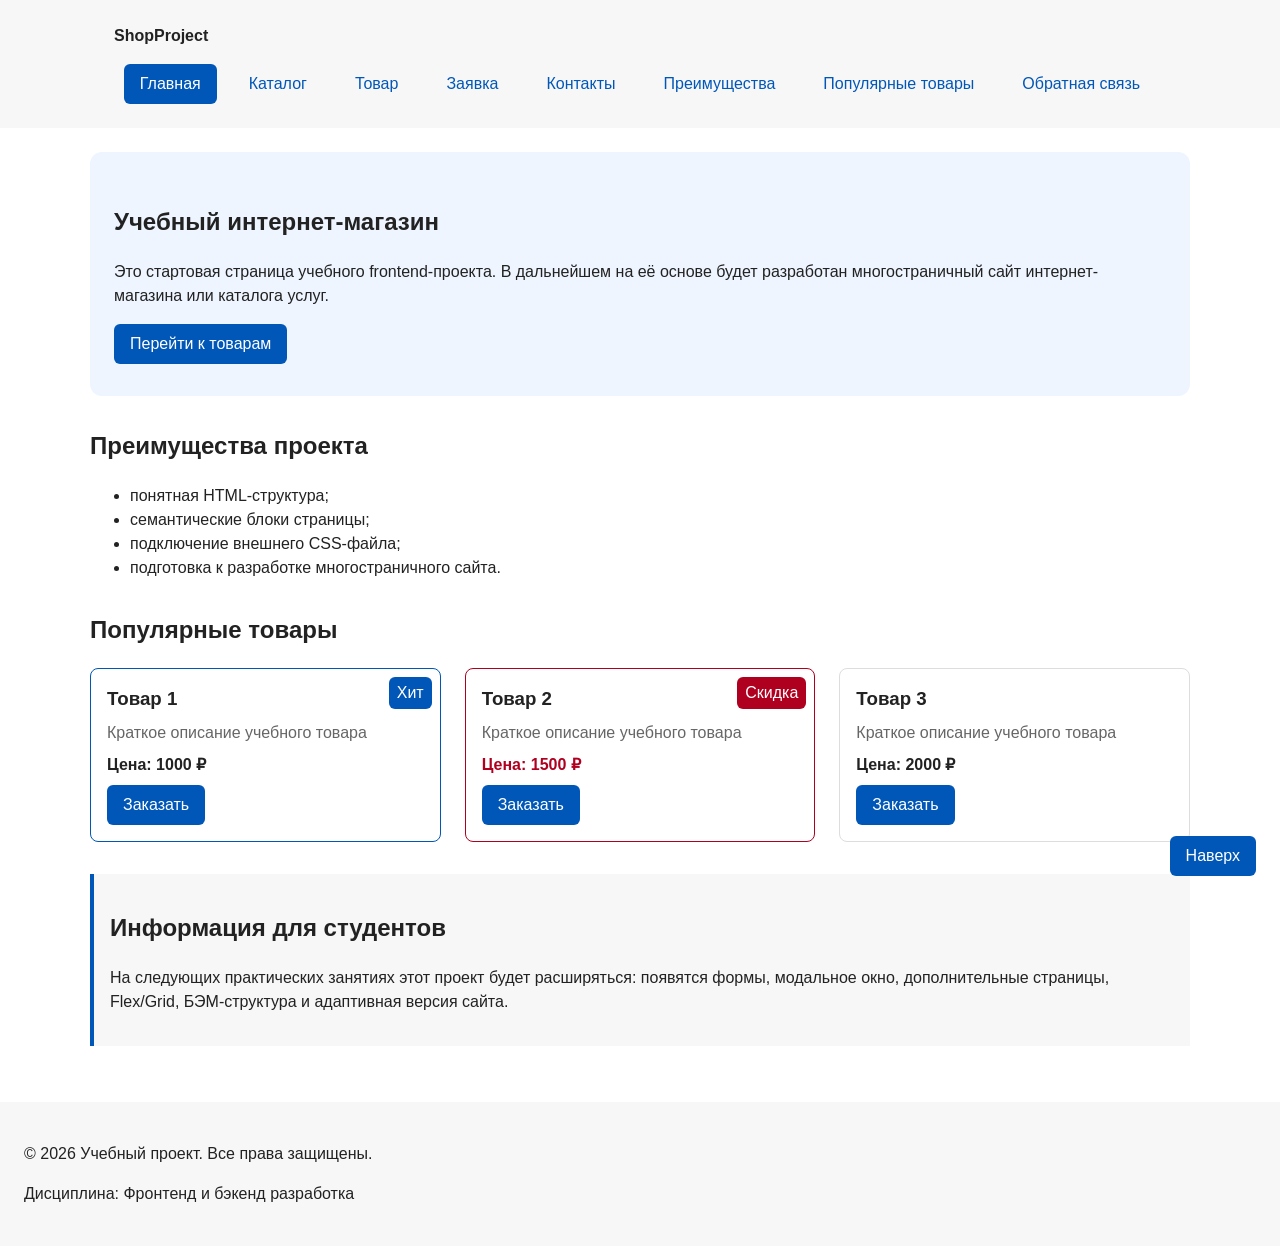
==== commit 15b5a878: "Pr-8-doned" ====
--- a/index.html
+++ b/index.html
@@ -1,154 +1,144 @@
 <!DOCTYPE html>
 <html lang="ru">
 <head>
-  <meta charset="UTF-8">
-  <meta name="viewport" content="width=device-width, initial-scale=1.0">
-  <title>Главная — ShopProject</title>
-  <meta name="description" content="Учебный интернет-магазин: преимущества, популярные товары и форма заявки.">
-  <link rel="stylesheet" href="css/style.css">
-  <script src="js/main.js" defer></script>
+    <meta charset="UTF-8">
+    <meta name="viewport" content="width=device-width, initial-scale=1.0">
+    <meta name="description" content="Главная страница учебного интернет-магазина.">
+    <title>Учебный интернет-магазин</title>
+    <link rel="stylesheet" href="css/style.css">
+    <script src="js/main.js" defer></script>
 </head>
-<body id="top">
-  <header class="site-header">
-    <div class="site-header__inner">
-      <a class="site-header__logo" href="index.html">ShopProject</a>
-      <nav class="site-nav" aria-label="Основная навигация">
-        <ul class="site-nav__list">
-          <li class="site-nav__item"><a class="site-nav__link site-nav__link--active" href="index.html" aria-current="page">Главная</a></li>
-          <li class="site-nav__item"><a class="site-nav__link" href="catalog.html">Каталог</a></li>
-          <li class="site-nav__item"><a class="site-nav__link" href="product.html">Товар</a></li>
-          <li class="site-nav__item"><a class="site-nav__link" href="order.html">Заявка</a></li>
-          <li class="site-nav__item"><a class="site-nav__link" href="contacts.html">Контакты</a></li>
-          <li class="site-nav__item"><a class="site-nav__link" href="index.html#advantages">Преимущества</a></li>
-          <li class="site-nav__item"><a class="site-nav__link" href="index.html#popular">Популярные товары</a></li>
-        </ul>
-      </nav>
-    </div>
-  </header>
+<body>
+    <header class="site-header">
+        <div class="site-header__inner">
+            <a class="site-header__logo" href="index.html">ShopProject</a>
+            <nav class="site-nav" aria-label="Основная навигация">
+                <ul class="site-nav__list">
+                    <li class="site-nav__item"><a class="site-nav__link site-nav__link--active" href="index.html">Главная</a></li>
+                    <li class="site-nav__item"><a class="site-nav__link" href="catalog.html">Каталог</a></li>
+                    <li class="site-nav__item"><a class="site-nav__link" href="product.html">Товар</a></li>
+                    <li class="site-nav__item"><a class="site-nav__link" href="order.html">Заявка</a></li>
+                    <li class="site-nav__item"><a class="site-nav__link" href="contacts.html">Контакты</a></li>
+                    <li class="site-nav__item"><a class="site-nav__link" href="index.html#advantages">Преимущества</a></li>
+                    <li class="site-nav__item"><a class="site-nav__link" href="index.html#popular">Популярные товары</a></li>
+                    <li class="site-nav__item"><a class="site-nav__link" href="index.html#contacts">Обратная связь</a></li>
+                </ul>
+            </nav>
+        </div>
+    </header>
 
-  <main class="page">
-    <section class="hero">
-      <h1 class="hero__title">Учебный интернет-магазин</h1>
-      <p class="hero__text">Это стартовая страница учебного frontend-проекта: многостраничный сайт интернет-магазина с каталогом, карточкой товара и формой заявки.</p>
-      <a class="button" href="#popular">Перейти к товарам</a>
-    </section>
+    <main>
+        <section class="hero">
+            <h1>Учебный интернет-магазин</h1>
+            <p>
+                Это стартовая страница учебного frontend-проекта.
+                В дальнейшем на её основе будет разработан многостраничный сайт
+                интернет-магазина или каталога услуг.
+            </p>
+            <a class="button button--primary" href="#popular">Перейти к товарам</a>
+        </section>
 
-    <section class="section" id="advantages">
-      <h2 class="section__title">Преимущества проекта</h2>
-      <ul class="advantages">
-        <li class="advantages__item"><h3>Понятная структура</h3><p>Чистая HTML-разметка без лишних блоков.</p></li>
-        <li class="advantages__item"><h3>Семантика</h3><p>header, nav, main, section, article, aside, footer.</p></li>
-        <li class="advantages__item"><h3>Единый CSS</h3><p>Один внешний файл стилей и CSS-переменные.</p></li>
-        <li class="advantages__item"><h3>Масштабируемость</h3><p>Основа для адаптива, JS и SPA в следующих КР.</p></li>
-      </ul>
-    </section>
+        <section class="section" id="advantages">
+            <h2 class="section__title">Преимущества проекта</h2>
+            <ul class="advantages-list">
+                <li>понятная HTML-структура;</li>
+                <li>семантические блоки страницы;</li>
+                <li>подключение внешнего CSS-файла;</li>
+                <li>подготовка к разработке многостраничного сайта.</li>
+            </ul>
+        </section>
 
-    <section class="section" id="popular">
-      <h2 class="section__title">Популярные товары</h2>
-      <div class="catalog-grid">
-    <article class="product-card product-card--hit">
-      <span class="product-card__badge product-card__badge--hit">Хит</span>
-      <div class="product-card__image" role="img" aria-label="Изображение: Товар 1"></div>
-      <p class="product-card__category">Аксессуары</p>
-      <h3 class="product-card__title">Товар 1</h3>
-      <p class="product-card__description">Краткое описание учебного товара</p>
-      <p class="product-card__price">Цена: 1000 ₽</p>
-      <div class="product-card__actions">
-        <a class="button" href="product.html">Подробнее</a>
-        <button class="button product-card__button" type="button" data-product="Товар 1">Заказать</button>
-      </div>
-    </article>
-    <article class="product-card product-card--new">
-      <span class="product-card__badge product-card__badge--new">Новинка</span>
-      <div class="product-card__image" role="img" aria-label="Изображение: Товар 2"></div>
-      <p class="product-card__category">Гаджеты</p>
-      <h3 class="product-card__title">Товар 2</h3>
-      <p class="product-card__description">Краткое описание учебного товара</p>
-      <p class="product-card__price">Цена: 1500 ₽</p>
-      <div class="product-card__actions">
-        <a class="button" href="product.html">Подробнее</a>
-        <button class="button product-card__button" type="button" data-product="Товар 2">Заказать</button>
-      </div>
-    </article>
-    <article class="product-card product-card--discount">
-      <span class="product-card__badge product-card__badge--discount">Скидка</span>
-      <div class="product-card__image" role="img" aria-label="Изображение: Товар 3"></div>
-      <p class="product-card__category">Гаджеты</p>
-      <h3 class="product-card__title">Товар 3</h3>
-      <p class="product-card__description">Краткое описание учебного товара</p>
-      <p class="product-card__price">Цена: 2000 ₽</p>
-      <div class="product-card__actions">
-        <a class="button" href="product.html">Подробнее</a>
-        <button class="button product-card__button" type="button" data-product="Товар 3">Заказать</button>
-      </div>
-    </article>
-      </div>
-      <p><a class="button button--secondary" href="catalog.html">Весь каталог</a></p>
-    </section>
+        <section class="section" id="popular">
+            <h2 class="section__title">Популярные товары</h2>
+            <div class="products-grid">
+                <article class="product-card product-card--featured">
+                    <span class="product-card__badge">Хит</span>
+                    <h3 class="product-card__title">Товар 1</h3>
+                    <p class="product-card__description">Краткое описание учебного товара</p>
+                    <p class="product-card__price">Цена: 1000 ₽</p>
+                    <button class="button button--primary product-card__button" type="button" data-product="Товар 1">Заказать</button>
+                </article>
+                <article class="product-card product-card--discount">
+                    <span class="product-card__badge">Скидка</span>
+                    <h3 class="product-card__title">Товар 2</h3>
+                    <p class="product-card__description">Краткое описание учебного товара</p>
+                    <p class="product-card__price">Цена: 1500 ₽</p>
+                    <button class="button button--primary product-card__button" type="button" data-product="Товар 2">Заказать</button>
+                </article>
+                <article class="product-card">
+                    <h3 class="product-card__title">Товар 3</h3>
+                    <p class="product-card__description">Краткое описание учебного товара</p>
+                    <p class="product-card__price">Цена: 2000 ₽</p>
+                    <button class="button button--primary product-card__button" type="button" data-product="Товар 3">Заказать</button>
+                </article>
+            </div>
+        </section>
 
-    <aside class="aside-info">
-      <h2>Информация для студентов</h2>
-      <p>В следующих работах проект будет адаптирован под разные устройства, получит JavaScript-интерактивность и будет перенесён в SPA.</p>
-    </aside>
-    <p class="success-message" id="success-message" role="status" hidden>Форма успешно отправлена!</p>
+        <aside class="aside-info">
+            <h2>Информация для студентов</h2>
+            <p>На следующих практических занятиях этот проект будет расширяться:
+            появятся формы, модальное окно, дополнительные страницы, Flex/Grid,
+            БЭМ-структура и адаптивная версия сайта.
+            </p>
+        </aside>
+    </main>
 
-  </main>
+    <footer class="site-footer" id="contacts">
+        <p>&copy; 2026 Учебный проект. Все права защищены.</p>
+        <p>Дисциплина: Фронтенд и бэкенд разработка</p>
+    </footer>
 
-  <footer class="site-footer" id="contacts">
-    <div class="site-footer__inner">
-      <p>&copy; 2026 Учебный проект. Все права защищены.</p>
-      <p>Дисциплина: Фронтенд и бэкенд разработка</p>
-      <p><a class="site-footer__link" href="contacts.html">Контакты</a> · <a class="site-footer__link" href="order.html">Оставить заявку</a></p>
-    </div>
-  </footer>
+    <a class="button button--primary to-top" href="#top">Наверх</a>
 
-  <a class="back-to-top" href="#top" aria-label="Наверх">↑</a>
+    <dialog class="order-dialog" id="order-dialog" aria-labelledby="order-dialog-title">
+        <h2 class="order-dialog__title" id="order-dialog-title">Оформление заявки</h2>
+        <form class="order-form" id="order-form" action="#" method="post" novalidate>
+            <input id="selected-product" name="selected-product" type="hidden">
+            <div class="order-form__field">
+                <label class="order-form__label" for="order-name">Имя</label>
+                <input class="order-form__input" id="order-name" name="name" type="text" placeholder="Введите ваше имя" minlength="2" autocomplete="given-name" required>
+            </div>
+            <div class="order-form__field">
+                <label class="order-form__label" for="order-email">E-mail</label>
+                <input class="order-form__input" id="order-email" name="email" type="email" placeholder="example@mail.ru" autocomplete="email" required>
+            </div>
+            <div class="order-form__field">
+                <label class="order-form__label" for="order-phone">Телефон</label>
+                <input class="order-form__input" id="order-phone" name="phone" type="tel" inputmode="tel" placeholder="+7 (900) 000-00-00" pattern="^\+7 \(\d{3}\) \d{3}-\d{2}-\d{2}$" required>
+                <small class="order-form__hint">Формат: +7 (900) 000-00-00</small>
+            </div>
+            <div class="order-form__field">
+                <label class="order-form__label" for="order-date">Дата связи</label>
+                <input class="order-form__input" id="order-date" name="date" type="date">
+            </div>
+            <div class="order-form__field">
+                <label class="order-form__label" for="order-topic">Тема заявки</label>
+                <select class="order-form__select" id="order-topic" name="topic" required>
+                    <option value="">Выберите тему</option>
+                    <option value="product">Заказ товара</option>
+                    <option value="consultation">Консультация</option>
+                    <option value="delivery">Доставка</option>
+                </select>
+            </div>
+            <div class="order-form__field">
+                <label class="order-form__label" for="order-comment">Комментарий</label>
+                <textarea class="order-form__textarea" id="order-comment" name="comment" rows="4" placeholder="Укажите дополнительную информацию"></textarea>
+            </div>
+            <div class="order-form__field">
+                <label class="order-form__label">
+                    <input class="order-form__checkbox" id="order-agreement" name="agreement" type="checkbox" required>
+                    Я согласен на обработку данных
+                </label>
+            </div>
+            <div class="order-form__actions">
+                <button class="button button--secondary" type="button" id="close-order-dialog">Закрыть</button>
+                <button class="button button--primary" type="submit">Отправить заявку</button>
+            </div>
+        </form>
+    </dialog>
 
-  <dialog class="order-dialog" id="order-dialog" aria-labelledby="order-dialog-title">
-    <h2 id="order-dialog-title">Оформление заявки</h2>
-    <form class="order-form" id="order-form" action="#" method="post" novalidate>
-      <input id="selected-product" name="selected-product" type="hidden">
-      <div class="order-form__field">
-        <label class="order-form__label" for="order-name">Имя</label>
-        <input class="order-form__input" id="order-name" name="name" type="text" placeholder="Введите ваше имя" minlength="2" autocomplete="given-name" required>
-      </div>
-      <div class="order-form__field">
-        <label class="order-form__label" for="order-email">E-mail</label>
-        <input class="order-form__input" id="order-email" name="email" type="email" placeholder="example@mail.ru" autocomplete="email" required>
-      </div>
-      <div class="order-form__field">
-        <label class="order-form__label" for="order-phone">Телефон</label>
-        <input class="order-form__input" id="order-phone" name="phone" type="tel" inputmode="tel" placeholder="+7 (900) 000-00-00" pattern="^\+7 \(\d{3}\) \d{3}-\d{2}-\d{2}$" aria-describedby="phone-hint" required>
-        <small class="order-form__hint" id="phone-hint">Формат: +7 (900) 000-00-00</small>
-      </div>
-      <div class="order-form__field">
-        <label class="order-form__label" for="order-date">Дата связи</label>
-        <input class="order-form__input" id="order-date" name="date" type="date">
-      </div>
-      <div class="order-form__field">
-        <label class="order-form__label" for="order-topic">Тема заявки</label>
-        <select class="order-form__input" id="order-topic" name="topic" required>
-          <option value="">Выберите тему</option>
-          <option value="product">Заказ товара</option>
-          <option value="consultation">Консультация</option>
-          <option value="delivery">Доставка</option>
-        </select>
-      </div>
-      <div class="order-form__field">
-        <label class="order-form__label" for="order-comment">Комментарий</label>
-        <textarea class="order-form__input" id="order-comment" name="comment" rows="4" placeholder="Укажите дополнительную информацию"></textarea>
-      </div>
-      <div class="order-form__field order-form__field--checkbox">
-        <label class="order-form__label" for="order-agreement">
-          <input id="order-agreement" name="agreement" type="checkbox" required>
-          Я согласен на обработку данных
-        </label>
-      </div>
-      <div class="order-form__actions">
-        <button class="button button--secondary" type="button" id="close-order-dialog">Закрыть</button>
-        <button class="button" type="submit">Отправить заявку</button>
-      </div>
-    </form>
-  </dialog>
+    <p class="success-message" id="success-message" hidden>
+        Форма успешно отправлена!
+    </p>
 </body>
 </html>
--- a/css/style.css
+++ b/css/style.css
@@ -1,326 +1,492 @@
+/* ===============================
+   1. Переменные проекта
+   =============================== */
 :root {
-  --color-bg: #ffffff;
-  --color-surface: #f2f2f2;
-  --color-text: #222222;
-  --color-muted: #666666;
-  --color-primary: #0057b8;
-  --color-primary-dark: #003f86;
-  --color-primary-light: #eef5ff;
-  --color-border: #dddddd;
-  --color-danger: #b00020;
-  --color-success: #168a2f;
-  --space-sm: 8px;
-  --space-md: 16px;
-  --space-lg: 24px;
-  --radius-sm: 6px;
-  --radius-md: 8px;
-  --radius-lg: 12px;
-  --container: 1100px;
-}
-
-* { box-sizing: border-box; }
-html { scroll-behavior: smooth; scroll-padding-top: 90px; }
-
+    /* Цвета */
+    --color-bg: #ffffff;
+    --color-text: #222222;
+    --color-muted: #666666;
+    --color-primary: #0057b8;
+    --color-primary-dark: #003f86;
+    --color-border: #dddddd;
+    --color-surface: #f7f7f7;
+    --color-surface-accent: #eef5ff;
+    --color-danger: #b00020;
+    --color-success: #168a2f;
+    --color-success-bg: #eefaf0;
+    --color-white: #ffffff;
+
+    /* Отступы */
+    --space-xs: 4px;
+    --space-sm: 8px;
+    --space-md: 16px;
+    --space-lg: 24px;
+    --space-xl: 32px;
+
+    /* Скругления */
+    --radius-sm: 6px;
+    --radius-md: 8px;
+    --radius-lg: 12px;
+
+    /* Размеры */
+    --container-width: 1100px;
+}
+
+/* ===============================
+   2. Базовые стили
+   =============================== */
+
+/* border-box: width включает content, padding и border */
+* {
+    box-sizing: border-box;
+}
+
+/* Плавный переход к якорям */
+html {
+    scroll-behavior: smooth;
+}
+
+/* margin: 0 убирает стандартный отступ браузера вокруг страницы */
 body {
-  margin: 0;
-  font-family: Arial, sans-serif;
-  line-height: 1.5;
-  color: var(--color-text);
-  background-color: var(--color-bg);
-}
-
-a { color: var(--color-primary); }
-
-/* ---------- Шапка и навигация ---------- */
+    margin: 0;
+    font-family: Arial, sans-serif;
+    line-height: 1.5;
+    color: var(--color-text);
+    background-color: var(--color-bg);
+}
+
+main {
+    padding: var(--space-lg);
+}
+
+/* Подсветка раздела, на который ведёт якорная ссылка */
+:target {
+    outline: 2px dashed var(--color-primary);
+    outline-offset: 4px;
+}
+
+/* ===============================
+   3. Общие элементы интерфейса
+   =============================== */
+a {
+    color: var(--color-primary);
+}
+
+a:hover {
+    color: var(--color-primary-dark);
+}
+
+a:focus-visible {
+    outline: 2px solid var(--color-primary);
+    outline-offset: 3px;
+}
+
+.button {
+    display: inline-block;
+    padding: var(--space-sm) var(--space-md);
+    border: none;
+    border-radius: var(--radius-sm);
+    font: inherit;
+    text-decoration: none;
+    cursor: pointer;
+}
+
+.button--primary {
+    color: var(--color-white);
+    background-color: var(--color-primary);
+}
+
+.button--primary:hover {
+    color: var(--color-white);
+    background-color: var(--color-primary-dark);
+}
+
+.button--secondary {
+    color: var(--color-primary);
+    background-color: transparent;
+    border: 1px solid var(--color-primary);
+}
+
+.button--secondary:hover {
+    color: var(--color-white);
+    background-color: var(--color-primary);
+}
+
+.button:focus-visible {
+    outline: 2px solid var(--color-primary);
+    outline-offset: 3px;
+}
+
+.button:disabled,
+.button--disabled {
+    opacity: 0.6;
+    cursor: not-allowed;
+}
+
+/* ===============================
+   4. Компоненты страницы
+   =============================== */
+
+/* Шапка и навигация (Flexbox) */
 .site-header {
-  position: sticky;
-  top: 0;
-  z-index: 100;
-  background-color: var(--color-surface);
-  border-bottom: 1px solid var(--color-border);
-}
+    background-color: var(--color-surface);
+}
+
 .site-header__inner {
-  display: flex;
-  flex-wrap: wrap;
-  align-items: center;
-  justify-content: space-between;
-  gap: var(--space-md);
-  max-width: var(--container);
-  margin: 0 auto;
-  padding: var(--space-md) 20px;
-}
+    max-width: var(--container-width);
+    margin: 0 auto;
+    padding: var(--space-lg);
+}
+
 .site-header__logo {
-  font-weight: bold;
-  text-decoration: none;
-  color: var(--color-text);
-}
+    font-weight: 700;
+    color: var(--color-text);
+    text-decoration: none;
+}
+
 .site-nav__list {
-  display: flex;
-  flex-wrap: wrap;
-  gap: var(--space-sm) var(--space-md);
-  margin: 0;
-  padding: 0;
-  list-style: none;
-}
+    display: flex;
+    flex-wrap: wrap;
+    justify-content: center;
+    align-items: center;
+    gap: var(--space-md);
+    padding: 0;
+    margin: var(--space-md) 0 0;
+    list-style: none;
+}
+
 .site-nav__link {
-  text-decoration: none;
-  color: var(--color-primary);
-}
-.site-nav__link:hover { text-decoration: underline; }
-.site-nav__link:focus-visible,
-.site-header__logo:focus-visible,
-.site-footer__link:focus-visible {
-  outline: 2px solid var(--color-primary);
-  outline-offset: 3px;
-}
+    display: inline-block;
+    padding: var(--space-sm) var(--space-md);
+    color: var(--color-primary);
+    text-decoration: none;
+    border-radius: var(--radius-sm);
+}
+
+.site-nav__link:hover {
+    color: var(--color-white);
+    background-color: var(--color-primary);
+}
+
+.site-nav__link:focus-visible {
+    outline: 2px solid var(--color-primary);
+    outline-offset: 3px;
+}
+
 .site-nav__link--active {
-  font-weight: bold;
-  color: var(--color-text);
-  border-bottom: 2px solid var(--color-primary);
-}
-
-/* ---------- Каркас страницы ---------- */
-.page {
-  max-width: var(--container);
-  margin: 0 auto;
-  padding: var(--space-lg) 20px;
-}
-.section { margin-bottom: 32px; }
-.section--narrow { max-width: 600px; }
-.section__title { margin-top: 0; }
-
-.breadcrumbs { margin-bottom: var(--space-md); color: var(--color-muted); }
-
-/* ---------- Hero, преимущества, aside ---------- */
+    color: var(--color-white);
+    background-color: var(--color-primary);
+}
+
+/* Хлебные крошки */
+.breadcrumbs {
+    max-width: var(--container-width);
+    margin: 0 auto var(--space-md);
+    font-size: 14px;
+    color: var(--color-muted);
+}
+
+.breadcrumbs__link {
+    color: var(--color-primary);
+}
+
+/* Разделитель после каждой ссылки (inline-block, чтобы он не подчёркивался) */
+.breadcrumbs__link::after {
+    content: "/";
+    display: inline-block;
+    margin: 0 var(--space-xs) 0 var(--space-sm);
+    color: var(--color-muted);
+}
+
+/* Первый экран и разделы */
 .hero {
-  margin-bottom: 32px;
-  padding: 32px 20px;
-  background-color: var(--color-primary-light);
-  border-radius: var(--radius-lg);
-}
-.hero__title { margin-top: 0; }
-
-.advantages {
-  display: grid;
-  grid-template-columns: repeat(auto-fit, minmax(220px, 1fr));
-  gap: var(--space-md);
-  margin: 0;
-  padding: 0;
-  list-style: none;
-}
-.advantages__item {
-  padding: var(--space-md);
-  border: 1px solid var(--color-border);
-  border-radius: var(--radius-md);
-}
-.advantages__item h3 { margin-top: 0; }
+    max-width: var(--container-width);
+    margin: 0 auto var(--space-xl);
+    padding: var(--space-xl) var(--space-lg);
+    background-color: var(--color-surface-accent);
+    border-radius: var(--radius-lg);
+}
+
+.section {
+    max-width: var(--container-width);
+    margin: 0 auto var(--space-xl);
+}
+
+.section__title {
+    margin-top: 0;
+}
+
+/* Сетка товаров (Grid) */
+.products-grid {
+    display: grid;
+    grid-template-columns: repeat(3, 1fr);
+    gap: var(--space-lg);
+}
+
+/* Карточка товара: relative нужен для абсолютного позиционирования бейджа */
+.product-card {
+    position: relative;
+    display: flex;
+    flex-direction: column;
+    gap: var(--space-sm);
+    padding: var(--space-md);
+    border: 1px solid var(--color-border);
+    border-radius: var(--radius-md);
+    background-color: var(--color-bg);
+}
+
+.product-card:hover {
+    border-color: var(--color-primary);
+}
+
+.product-card--featured {
+    border-color: var(--color-primary);
+}
+
+.product-card--discount {
+    border-color: var(--color-danger);
+}
+
+.product-card__badge {
+    position: absolute;
+    top: var(--space-sm);
+    right: var(--space-sm);
+    padding: var(--space-xs) var(--space-sm);
+    color: var(--color-white);
+    background-color: var(--color-primary);
+    border-radius: var(--radius-sm);
+}
+
+.product-card--discount .product-card__badge {
+    background-color: var(--color-danger);
+}
+
+.product-card__title {
+    margin: 0;
+    color: var(--color-text);
+}
+
+.product-card__description {
+    margin: 0;
+    color: var(--color-muted);
+}
+
+.product-card__price {
+    margin: 0;
+    font-weight: 700;
+}
+
+.product-card--discount .product-card__price {
+    color: var(--color-danger);
+}
+
+.product-card__button {
+    margin-top: auto;
+    align-self: flex-start;
+}
+
+/* Страница каталога: фильтры + товары (Grid, sticky-фильтры) */
+.catalog-layout {
+    max-width: var(--container-width);
+    margin: 0 auto var(--space-xl);
+    display: grid;
+    grid-template-columns: 260px 1fr;
+    grid-template-areas: "filters products";
+    gap: var(--space-lg);
+}
+
+.catalog-filters {
+    grid-area: filters;
+    position: sticky;
+    top: var(--space-md);
+    align-self: start;
+    padding: var(--space-md);
+    border: 1px solid var(--color-border);
+    border-radius: var(--radius-md);
+    background-color: var(--color-surface);
+}
+
+.catalog-products {
+    grid-area: products;
+}
+
+.catalog-filters__title,
+.catalog-products__title {
+    margin-top: 0;
+}
+
+.filters-form {
+    display: grid;
+    gap: var(--space-md);
+}
+
+.filters-form__group {
+    margin: 0;
+    padding: var(--space-md);
+    border: 1px solid var(--color-border);
+    border-radius: var(--radius-sm);
+}
+
+.filters-form__legend {
+    font-weight: 700;
+}
+
+.filters-form__label {
+    display: block;
+    margin-bottom: var(--space-sm);
+}
+
+.filters-form__input {
+    width: 100%;
+    padding: 8px 10px;
+    border: 1px solid var(--color-border);
+    border-radius: var(--radius-sm);
+    font: inherit;
+}
+
+/* Страница товара и таблица характеристик */
+.product-details {
+    display: grid;
+    grid-template-columns: 1fr 1fr;
+    gap: var(--space-lg);
+}
+
+.product-details__image {
+    width: 100%;
+    height: auto;
+    border-radius: var(--radius-md);
+}
+
+.product-details__title {
+    margin-top: 0;
+}
+
+.product-details__price {
+    font-weight: 700;
+}
+
+.product-table {
+    width: 100%;
+    border-collapse: collapse;
+}
+
+.product-table__caption {
+    padding-bottom: var(--space-sm);
+    font-weight: 700;
+    text-align: left;
+}
+
+.product-table__th,
+.product-table__td {
+    padding: var(--space-sm) var(--space-md);
+    border: 1px solid var(--color-border);
+    text-align: left;
+}
+
+.product-table__th {
+    background-color: var(--color-surface);
+}
 
 .aside-info {
-  margin-bottom: 32px;
-  padding: var(--space-md);
-  border-left: 4px solid var(--color-primary);
-  background-color: #f7f7f7;
-}
-
-/* ---------- Кнопки ---------- */
-.button {
-  display: inline-block;
-  padding: 10px 16px;
-  border: none;
-  border-radius: var(--radius-sm);
-  background-color: var(--color-primary);
-  color: #ffffff;
-  font: inherit;
-  text-decoration: none;
-  cursor: pointer;
-}
-.button:hover { background-color: var(--color-primary-dark); }
-.button:focus-visible {
-  outline: 2px solid var(--color-primary);
-  outline-offset: 3px;
-}
-.button--secondary {
-  background-color: var(--color-bg);
-  color: var(--color-primary);
-  border: 1px solid var(--color-primary);
-}
-.button--secondary:hover { background-color: var(--color-primary-light); }
-button:disabled,
-.button--disabled {
-  opacity: 0.6;
-  cursor: not-allowed;
-}
-
-/* ---------- Каталог (Grid) ---------- */
-.catalog {
-  display: grid;
-  grid-template-columns: 240px 1fr;
-  gap: var(--space-lg);
-  align-items: start;
-}
-.catalog-grid {
-  display: grid;
-  grid-template-columns: repeat(auto-fill, minmax(260px, 1fr));
-  gap: var(--space-md);
-  margin-bottom: var(--space-md);
-}
-.filters {
-  position: sticky;
-  top: 90px;
-  padding: var(--space-md);
-  border: 1px solid var(--color-border);
-  border-radius: var(--radius-md);
-  background-color: var(--color-surface);
-}
-.filters__title { margin-top: 0; }
-.filters__list { margin: 0 0 var(--space-md); padding: 0; list-style: none; }
-.filters__list li { margin-bottom: var(--space-sm); }
-
-/* ---------- Карточка товара ---------- */
-.product-card {
-  position: relative;
-  display: flex;
-  flex-direction: column;
-  padding: var(--space-md);
-  border: 1px solid var(--color-border);
-  border-radius: var(--radius-md);
-  background-color: var(--color-bg);
-  transition: box-shadow 0.2s;
-}
-.product-card:hover,
-.product-card:focus-within { box-shadow: 0 4px 12px rgba(0, 0, 0, 0.12); }
-.product-card__badge {
-  position: absolute;
-  top: 24px;
-  left: 24px;
-  z-index: 1;
-  padding: 2px 10px;
-  border-radius: var(--radius-sm);
-  color: #ffffff;
-  font-size: 14px;
-  font-weight: bold;
-}
-.product-card__image,
-.product-page__image {
-  aspect-ratio: 4 / 3;
-  border-radius: var(--radius-sm);
-  background: linear-gradient(135deg, #dce9fb, #f2f2f2);
-}
-.product-card__category { margin: var(--space-sm) 0 0; color: var(--color-muted); font-size: 14px; }
-.product-card__title { margin: 4px 0; }
-.product-card__description { margin: 0 0 var(--space-sm); }
-.product-card__price { margin: 0 0 var(--space-md); font-weight: bold; }
-.product-card__actions { display: flex; flex-wrap: wrap; gap: var(--space-sm); margin-top: auto; }
-
-/* ---------- Страница товара (Grid) ---------- */
-.product-page {
-  display: grid;
-  grid-template-columns: 1fr 1fr;
-  gap: var(--space-lg);
-  margin-bottom: 32px;
-}
-.product-page__title { margin-top: 0; }
-.product-page__price { font-size: 28px; font-weight: bold; }
-
-/* ---------- Таблица ---------- */
-.specs {
-  width: 100%;
-  max-width: 700px;
-  border-collapse: collapse;
-}
-.specs__caption {
-  margin-bottom: var(--space-sm);
-  font-weight: bold;
-  text-align: left;
-}
-.specs th,
-.specs td {
-  padding: 10px 12px;
-  border: 1px solid var(--color-border);
-  text-align: left;
-}
-.specs thead th { background-color: var(--color-primary); color: #ffffff; }
-.specs tbody th { background-color: var(--color-surface); width: 40%; }
-.specs tbody tr:hover td { background-color: var(--color-primary-light); }
-
-/* ---------- Контакты ---------- */
-.contacts {
-  display: grid;
-  grid-template-columns: repeat(auto-fit, minmax(280px, 1fr));
-  gap: var(--space-lg);
-}
-.contacts__card {
-  padding: var(--space-lg);
-  border: 1px solid var(--color-border);
-  border-radius: var(--radius-md);
-}
-.contacts__card h2 { margin-top: 0; }
-.contacts__address { font-style: normal; }
-
-/* ---------- Форма и модальное окно ---------- */
+    max-width: var(--container-width);
+    margin: 0 auto var(--space-xl);
+    padding: var(--space-md);
+    border-left: 4px solid var(--color-primary);
+    background-color: var(--color-surface);
+}
+
+/* Кнопка «Наверх»: fixed + z-index */
+.to-top {
+    position: fixed;
+    right: var(--space-lg);
+    bottom: var(--space-lg);
+    z-index: 10;
+}
+
+.site-footer {
+    padding: var(--space-lg);
+    background-color: var(--color-surface);
+}
+
+/* ===============================
+   5. Форма и модальное окно
+   =============================== */
 .order-dialog {
-  width: min(100% - 32px, 560px);
-  padding: var(--space-lg);
-  border: none;
-  border-radius: var(--radius-lg);
-  z-index: 1000;
-}
-.order-dialog::backdrop { background-color: rgba(0, 0, 0, 0.5); }
-
-.order-form__field { margin-bottom: var(--space-md); }
-.order-form__label { display: block; margin-bottom: 6px; }
-.order-form__input {
-  width: 100%;
-  padding: 10px 12px;
-  border: 1px solid #767676;
-  border-radius: var(--radius-sm);
-  font: inherit;
-}
-.order-form__field--checkbox input { width: auto; margin-right: var(--space-sm); }
-.order-form__hint { display: block; margin-top: 4px; color: var(--color-muted); }
+    width: min(100% - 32px, 560px);
+    padding: var(--space-lg);
+    border: none;
+    border-radius: var(--radius-lg);
+}
+
+.order-dialog::backdrop {
+    background-color: rgba(0, 0, 0, 0.5);
+}
+
+.order-dialog__title {
+    margin-top: 0;
+}
+
+.order-form {
+    max-width: 560px;
+}
+
+.order-form__field {
+    margin-bottom: var(--space-md);
+}
+
+.order-form__label {
+    display: block;
+    margin-bottom: var(--space-xs);
+}
+
+.order-form__input,
+.order-form__select,
+.order-form__textarea {
+    width: 100%;
+    padding: 10px 12px;
+    border: 1px solid var(--color-border);
+    border-radius: var(--radius-sm);
+    font: inherit;
+}
+
+.order-form__checkbox {
+    width: auto;
+}
+
+.order-form__hint {
+    display: block;
+    margin-top: var(--space-xs);
+    color: var(--color-muted);
+}
+
+.order-form__input:hover,
+.order-form__select:hover,
+.order-form__textarea:hover {
+    border-color: var(--color-primary);
+}
+
 .order-form__input:focus-visible,
-.order-form__field--checkbox input:focus-visible {
-  outline: 2px solid var(--color-primary);
-  outline-offset: 2px;
-}
-.order-form__input[aria-invalid="true"],
-[aria-invalid="true"] { border-color: var(--color-danger); }
-.order-form__actions { display: flex; gap: 12px; margin-top: 20px; }
+.order-form__select:focus-visible,
+.order-form__textarea:focus-visible {
+    outline: 2px solid var(--color-primary);
+    outline-offset: 3px;
+}
+
+/* aria-invalid добавляется из JavaScript при ошибке валидации */
+[aria-invalid="true"] {
+    border-color: var(--color-danger);
+}
+
+.order-form__actions {
+    display: flex;
+    gap: var(--space-md);
+    margin-top: var(--space-lg);
+}
 
 .success-message {
-  margin: var(--space-lg) 0;
-  padding: var(--space-md);
-  border-left: 4px solid var(--color-success);
-  background-color: #eefaf0;
-}
-.success-message[hidden] { display: none; }
-
-/* ---------- Подвал ---------- */
-.site-footer { background-color: var(--color-surface); }
-.site-footer__inner { max-width: var(--container); margin: 0 auto; padding: 20px; }
-.site-footer__inner p { margin: 4px 0; }
-
-/* ---------- Кнопка «Наверх» (fixed) ---------- */
-.back-to-top {
-  position: fixed;
-  right: 20px;
-  bottom: 20px;
-  z-index: 90;
-  display: flex;
-  align-items: center;
-  justify-content: center;
-  width: 44px;
-  height: 44px;
-  border-radius: 50%;
-  background-color: var(--color-primary);
-  color: #ffffff;
-  font-size: 22px;
-  text-decoration: none;
-}
-.back-to-top:hover { background-color: var(--color-primary-dark); }
-.back-to-top:focus-visible { outline: 2px solid var(--color-primary); outline-offset: 3px; }
-
-@media (max-width: 760px) {
-  .catalog, .product-page { grid-template-columns: 1fr; }
-  .filters { position: static; }
-}
+    max-width: var(--container-width);
+    margin: var(--space-lg) auto;
+    padding: var(--space-md);
+    border-left: 4px solid var(--color-success);
+    background-color: var(--color-success-bg);
+}
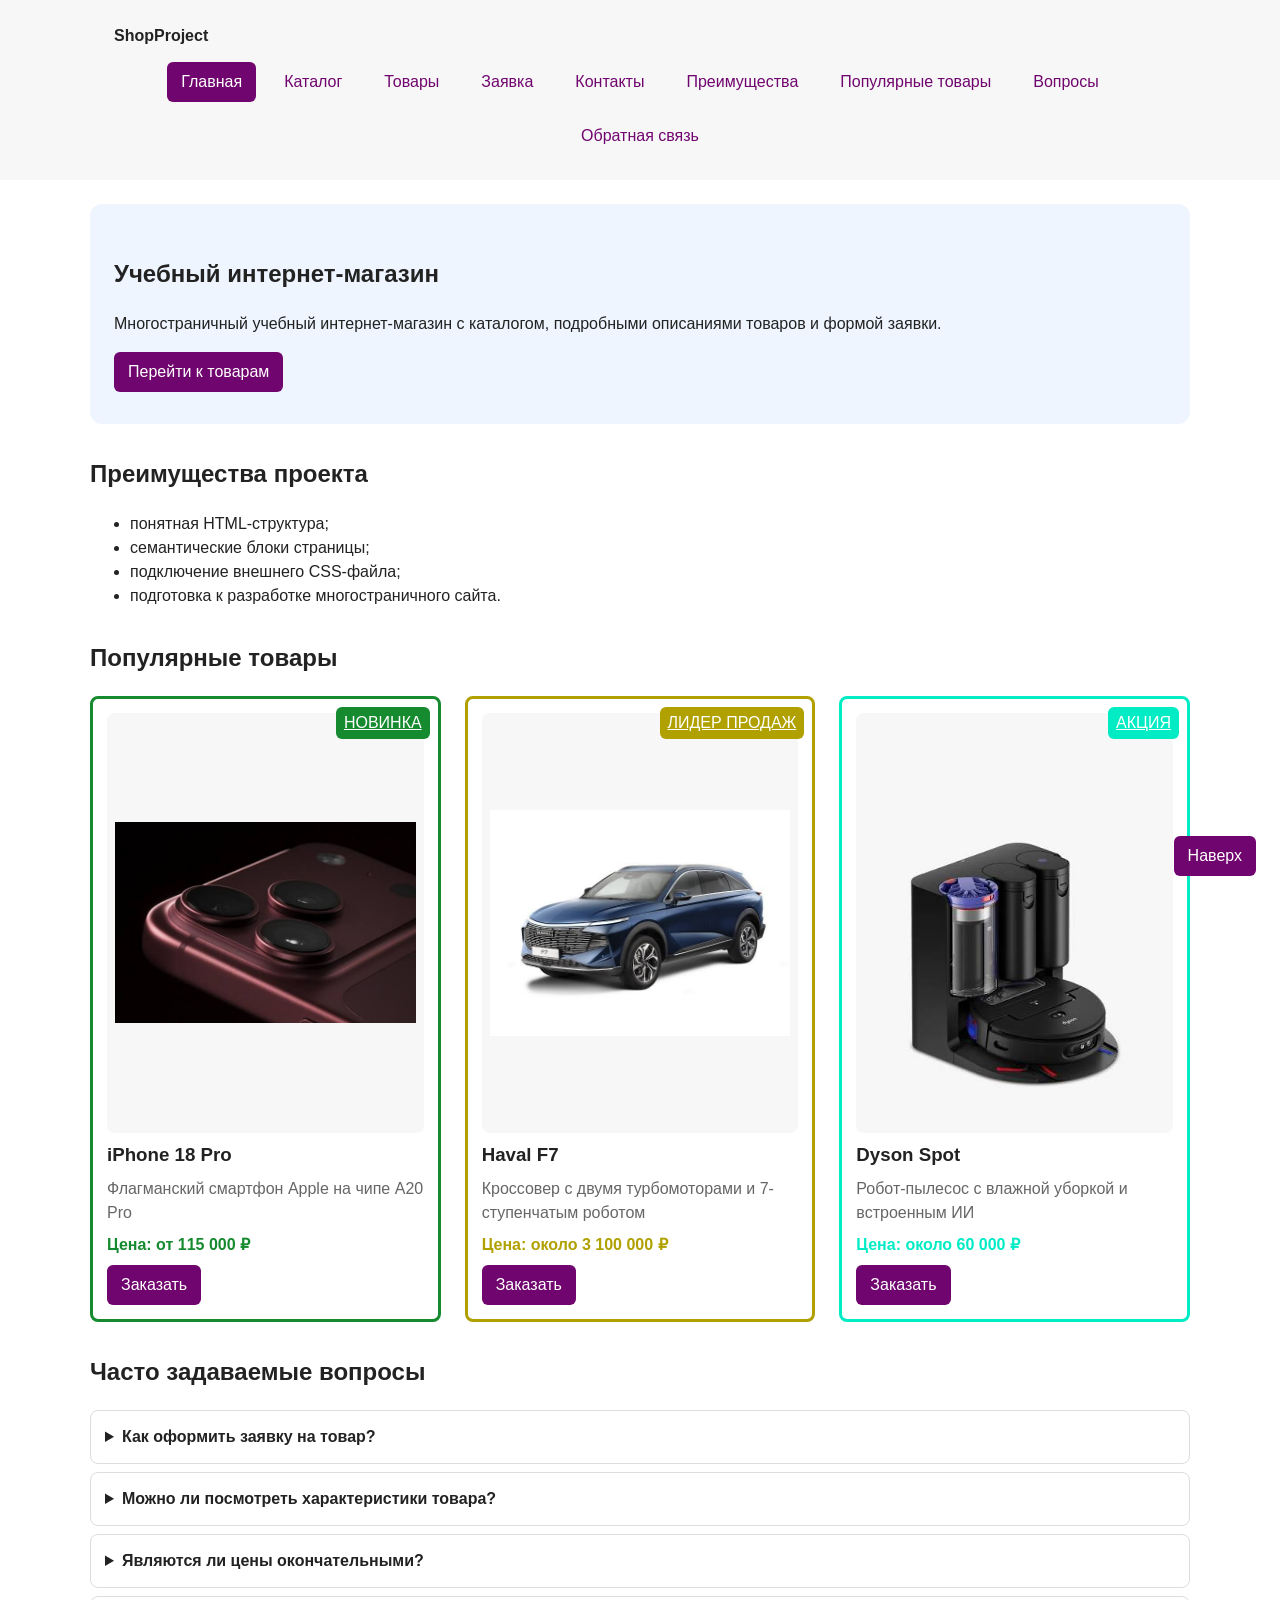
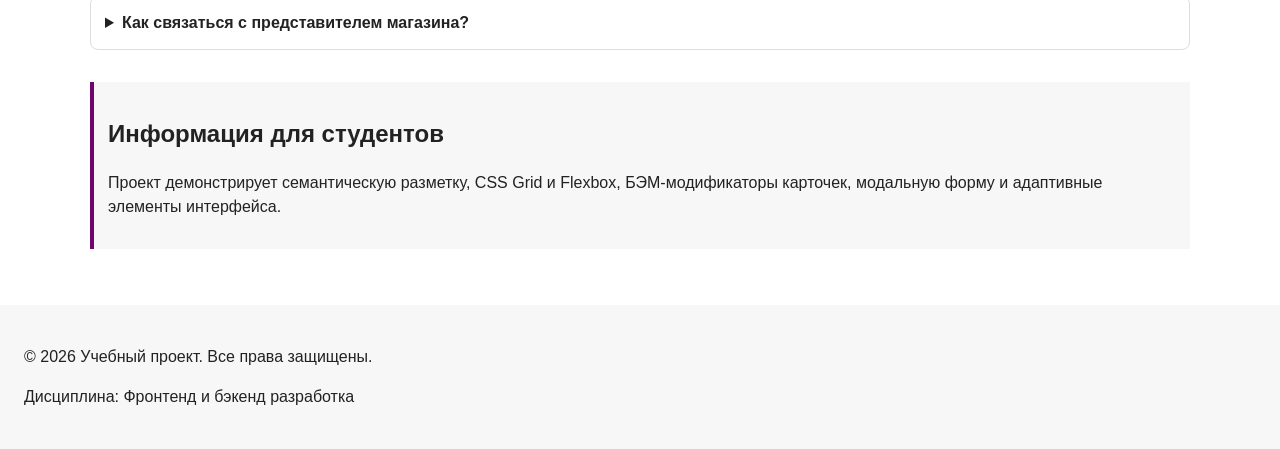
==== commit af920bbb: "KR-2-doned" ====
--- a/index.html
+++ b/index.html
@@ -16,11 +16,12 @@
                 <ul class="site-nav__list">
                     <li class="site-nav__item"><a class="site-nav__link site-nav__link--active" href="index.html">Главная</a></li>
                     <li class="site-nav__item"><a class="site-nav__link" href="catalog.html">Каталог</a></li>
-                    <li class="site-nav__item"><a class="site-nav__link" href="product.html">Товар</a></li>
+                    <li class="site-nav__item"><a class="site-nav__link" href="product.html">Товары</a></li>
                     <li class="site-nav__item"><a class="site-nav__link" href="order.html">Заявка</a></li>
                     <li class="site-nav__item"><a class="site-nav__link" href="contacts.html">Контакты</a></li>
                     <li class="site-nav__item"><a class="site-nav__link" href="index.html#advantages">Преимущества</a></li>
                     <li class="site-nav__item"><a class="site-nav__link" href="index.html#popular">Популярные товары</a></li>
+                    <li class="site-nav__item"><a class="site-nav__link" href="index.html#faq">Вопросы</a></li>
                     <li class="site-nav__item"><a class="site-nav__link" href="index.html#contacts">Обратная связь</a></li>
                 </ul>
             </nav>
@@ -31,9 +32,7 @@
         <section class="hero">
             <h1>Учебный интернет-магазин</h1>
             <p>
-                Это стартовая страница учебного frontend-проекта.
-                В дальнейшем на её основе будет разработан многостраничный сайт
-                интернет-магазина или каталога услуг.
+                Многостраничный учебный интернет-магазин с каталогом, подробными описаниями товаров и формой заявки.
             </p>
             <a class="button button--primary" href="#popular">Перейти к товарам</a>
         </section>
@@ -52,33 +51,58 @@
             <h2 class="section__title">Популярные товары</h2>
             <div class="products-grid">
                 <article class="product-card product-card--featured">
-                    <span class="product-card__badge">Хит</span>
-                    <h3 class="product-card__title">Товар 1</h3>
-                    <p class="product-card__description">Краткое описание учебного товара</p>
-                    <p class="product-card__price">Цена: 1000 ₽</p>
-                    <button class="button button--primary product-card__button" type="button" data-product="Товар 1">Заказать</button>
+                    <span class="product-card__badge">Новинка</span>
+                    <img class="product-card__image" src="images/images-2.jpeg" alt="Иллюстрация смартфона iPhone 18 Pro" width="640" height="420" loading="lazy">
+                    <h3 class="product-card__title">iPhone 18 Pro</h3>
+                    <p class="product-card__description">Флагманский смартфон Apple на чипе A20 Pro</p>
+                    <p class="product-card__price">Цена: от 115 000 ₽</p>
+                    <button class="button button--primary product-card__button" type="button" data-product="iPhone 18 Pro">Заказать</button>
                 </article>
                 <article class="product-card product-card--discount">
-                    <span class="product-card__badge">Скидка</span>
-                    <h3 class="product-card__title">Товар 2</h3>
-                    <p class="product-card__description">Краткое описание учебного товара</p>
-                    <p class="product-card__price">Цена: 1500 ₽</p>
-                    <button class="button button--primary product-card__button" type="button" data-product="Товар 2">Заказать</button>
+                    <span class="product-card__badge">ЛИДЕР ПРОДАЖ</span>
+                    <img class="product-card__image" src="images/images-3.jpeg" alt="Иллюстрация кроссовера Haval F7" width="640" height="420" loading="lazy">
+                    <h3 class="product-card__title">Haval F7</h3>
+                    <p class="product-card__description">Кроссовер с двумя турбомоторами и 7-ступенчатым роботом</p>
+                    <p class="product-card__price">Цена: около 3 100 000 ₽</p>
+                    <button class="button button--primary product-card__button" type="button" data-product="Haval F7">Заказать</button>
                 </article>
-                <article class="product-card">
-                    <h3 class="product-card__title">Товар 3</h3>
-                    <p class="product-card__description">Краткое описание учебного товара</p>
-                    <p class="product-card__price">Цена: 2000 ₽</p>
-                    <button class="button button--primary product-card__button" type="button" data-product="Товар 3">Заказать</button>
+                <article class="product-card product-card--sale">
+                    <span class="product-card__badge product-card__badge--sale">Акция</span>
+                    <img class="product-card__image" src="images/images-4.jpeg" alt="Иллюстрация робота-пылесоса Dyson Spot" width="640" height="420" loading="lazy">
+                    <h3 class="product-card__title">Dyson Spot</h3>
+                    <p class="product-card__description">Робот-пылесос с влажной уборкой и встроенным ИИ</p>
+                    <p class="product-card__price">Цена: около 60 000 ₽</p>
+                    <button class="button button--primary product-card__button" type="button" data-product="Dyson Spot+Scrub Ai">Заказать</button>
                 </article>
+            </div>
+        </section>
+
+
+        <section class="section faq" id="faq" aria-labelledby="faq-title">
+            <h2 class="section__title" id="faq-title">Часто задаваемые вопросы</h2>
+            <div class="faq__list">
+                <details class="faq-item">
+                    <summary class="faq-item__question">Как оформить заявку на товар?</summary>
+                    <p class="faq-item__answer">Нажмите кнопку «Заказать» в карточке товара, заполните контактные данные и отправьте форму. В учебной версии заявка не передаётся на сервер.</p>
+                </details>
+                <details class="faq-item">
+                    <summary class="faq-item__question">Можно ли посмотреть характеристики товара?</summary>
+                    <p class="faq-item__answer">Да. Откройте раздел «Товары» или нажмите «Подробнее» в каталоге — на странице представлены описание и таблицы характеристик.</p>
+                </details>
+                <details class="faq-item">
+                    <summary class="faq-item__question">Являются ли цены окончательными?</summary>
+                    <p class="faq-item__answer">Нет. Цены и характеристики приведены для демонстрации учебного проекта и могут не соответствовать реальным предложениям.</p>
+                </details>
+                <details class="faq-item">
+                    <summary class="faq-item__question">Как связаться с представителем магазина?</summary>
+                    <p class="faq-item__answer">Перейдите на страницу «Контакты» или воспользуйтесь формой заявки для демонстрации сценария обратной связи.</p>
+                </details>
             </div>
         </section>
 
         <aside class="aside-info">
             <h2>Информация для студентов</h2>
-            <p>На следующих практических занятиях этот проект будет расширяться:
-            появятся формы, модальное окно, дополнительные страницы, Flex/Grid,
-            БЭМ-структура и адаптивная версия сайта.
+            <p>Проект демонстрирует семантическую разметку, CSS Grid и Flexbox, БЭМ-модификаторы карточек, модальную форму и адаптивные элементы интерфейса.
             </p>
         </aside>
     </main>
--- a/css/style.css
+++ b/css/style.css
@@ -6,20 +6,22 @@
     --color-bg: #ffffff;
     --color-text: #222222;
     --color-muted: #666666;
-    --color-primary: #0057b8;
-    --color-primary-dark: #003f86;
+    --color-primary: #71056f;
+    --color-primary-dark: #5c014c;
     --color-border: #dddddd;
     --color-surface: #f7f7f7;
     --color-surface-accent: #eef5ff;
-    --color-danger: #b00020;
+    --color-danger: #b0a100;
     --color-success: #168a2f;
     --color-success-bg: #eefaf0;
     --color-white: #ffffff;
+    --color-sale: #01ecc5;
+    --color-dark-sale: #018b74;
 
     /* Отступы */
     --space-xs: 4px;
     --space-sm: 8px;
-    --space-md: 16px;
+    --space-md: 14px;
     --space-lg: 24px;
     --space-xl: 32px;
 
@@ -30,6 +32,7 @@
 
     /* Размеры */
     --container-width: 1100px;
+    --header-height: 140px;
 }
 
 /* ===============================
@@ -44,6 +47,7 @@
 /* Плавный переход к якорям */
 html {
     scroll-behavior: smooth;
+    scroll-padding-top: var(--header-height);
 }
 
 /* margin: 0 убирает стандартный отступ браузера вокруг страницы */
@@ -129,6 +133,9 @@
 
 /* Шапка и навигация (Flexbox) */
 .site-header {
+    position: sticky;
+    top: 0;
+    z-index: 100;
     background-color: var(--color-surface);
 }
 
@@ -230,7 +237,7 @@
     flex-direction: column;
     gap: var(--space-sm);
     padding: var(--space-md);
-    border: 1px solid var(--color-border);
+    border: 3px solid var(--color-border);
     border-radius: var(--radius-md);
     background-color: var(--color-bg);
 }
@@ -240,11 +247,15 @@
 }
 
 .product-card--featured {
-    border-color: var(--color-primary);
+    border-color: var(--color-success);
 }
 
 .product-card--discount {
     border-color: var(--color-danger);
+}
+
+.product-card--sale{
+    border-color: #01ecc5;
 }
 
 .product-card__badge {
@@ -253,8 +264,22 @@
     right: var(--space-sm);
     padding: var(--space-xs) var(--space-sm);
     color: var(--color-white);
-    background-color: var(--color-primary);
+    background-color: var(--color-success);
     border-radius: var(--radius-sm);
+    text-decoration: underline;
+    text-transform: uppercase;
+}
+
+.product-card--featured .product-card__price{
+    color: #168a2f;
+}
+
+.product-card--sale .product-card__price{
+    color: var(--color-sale);
+}
+
+.product-card--sale .product-card__badge{
+    background-color: #01ecc5;
 }
 
 .product-card--discount .product-card__badge {
@@ -283,6 +308,8 @@
 .product-card__button {
     margin-top: auto;
     align-self: flex-start;
+    background-color: #71056f;
+    color: var(--color-bg);
 }
 
 /* Страница каталога: фильтры + товары (Grid, sticky-фильтры) */
@@ -298,7 +325,7 @@
 .catalog-filters {
     grid-area: filters;
     position: sticky;
-    top: var(--space-md);
+    top: calc(var(--header-height) + var(--space-md));
     align-self: start;
     padding: var(--space-md);
     border: 1px solid var(--color-border);
@@ -490,3 +517,184 @@
     border-left: 4px solid var(--color-success);
     background-color: var(--color-success-bg);
 }
+
+
+/* ===============================
+   Дополнительные улучшения: изображения, FAQ и отзывы
+   =============================== */
+.product-card__image {
+    display: block;
+    width: 100%;
+    aspect-ratio: 16 / 10;
+    object-fit: contain;
+    padding: var(--space-sm);
+    border-radius: var(--radius-md);
+    background-color: var(--color-surface);
+}
+
+.product-detail {
+    max-width: var(--container-width);
+    margin: 0 auto var(--space-xl);
+    padding: var(--space-lg);
+    border: 1px solid var(--color-border);
+    border-radius: var(--radius-lg);
+}
+
+.product-detail__image {
+    display: block;
+    width: min(100%, 640px);
+    max-height: 420px;
+    margin: 0 auto var(--space-lg);
+    object-fit: contain;
+    border-radius: var(--radius-md);
+    background-color: var(--color-surface);
+}
+
+.faq__list {
+    display: grid;
+    gap: var(--space-sm);
+    max-width: var(--container-width);
+    margin: 0 auto;
+}
+
+.faq-item {
+    border: 1px solid var(--color-border);
+    border-radius: var(--radius-md);
+    background-color: var(--color-bg);
+}
+
+.faq-item[open] {
+    border-color: var(--color-primary);
+    background-color: var(--color-surface-accent);
+}
+
+.faq-item__question {
+    padding: var(--space-md);
+    font-weight: 700;
+    cursor: pointer;
+}
+
+.faq-item__question:focus-visible {
+    outline: 2px solid var(--color-primary);
+    outline-offset: 3px;
+}
+
+.faq-item__answer {
+    margin: 0;
+    padding: 0 var(--space-md) var(--space-md);
+    color: var(--color-muted);
+}
+
+.reviews__intro {
+    color: var(--color-muted);
+}
+
+.reviews__grid {
+    display: grid;
+    grid-template-columns: repeat(3, minmax(0, 1fr));
+    gap: var(--space-lg);
+}
+
+.review-card {
+    padding: var(--space-md);
+    border: 1px solid var(--color-border);
+    border-radius: var(--radius-md);
+    background-color: var(--color-surface);
+}
+
+.review-card__top {
+    display: flex;
+    align-items: center;
+    justify-content: space-between;
+    flex-wrap: wrap;
+    gap: var(--space-sm);
+}
+
+.review-card__author {
+    margin: 0;
+    font-size: 1.05rem;
+}
+
+.review-card__rating {
+    color: #a86d00;
+    letter-spacing: 2px;
+    white-space: nowrap;
+}
+
+.review-card__product {
+    margin: var(--space-sm) 0;
+    color: var(--color-primary);
+    font-weight: 700;
+}
+
+.review-card__text {
+    margin: 0 0 var(--space-md);
+}
+
+.review-card__date {
+    color: var(--color-muted);
+    font-size: 0.9rem;
+}
+
+@media (max-width: 760px) {
+    .products-grid {
+        grid-template-columns: repeat(2, minmax(0, 1fr));
+    }
+
+    .reviews__grid {
+        grid-template-columns: 1fr;
+    }
+
+    .product-detail {
+        padding: var(--space-md);
+    }
+}
+
+@media (max-width: 520px) {
+    .products-grid {
+        grid-template-columns: 1fr;
+    }
+}
+
+
+/* Метки нескольких типов на отдельных карточках товара */
+.product-card__badges {
+    position: absolute;
+    top: var(--space-sm);
+    right: var(--space-sm);
+    z-index: 1;
+    display: flex;
+    flex-direction: column;
+    align-items: flex-end;
+    gap: 5px;
+}
+
+.product-card__badges .product-card__badge {
+    position: static;
+    display: inline-block;
+    text-decoration: none;
+    font-size: 0.75rem;
+    line-height: 1.25;
+}
+
+.product-card__badge--new {
+    background-color: var(--color-success);
+}
+
+.product-card__badge--sale {
+    background-color: var(--color-danger);
+}
+
+.product-card__badge--popular {
+    background-color: #315e9e;
+}
+
+.reviews__controls {
+    display: flex;
+    justify-content: center;
+    margin-top: var(--space-lg);
+}
+
+.review-card[hidden] {
+    display: none;
+}
